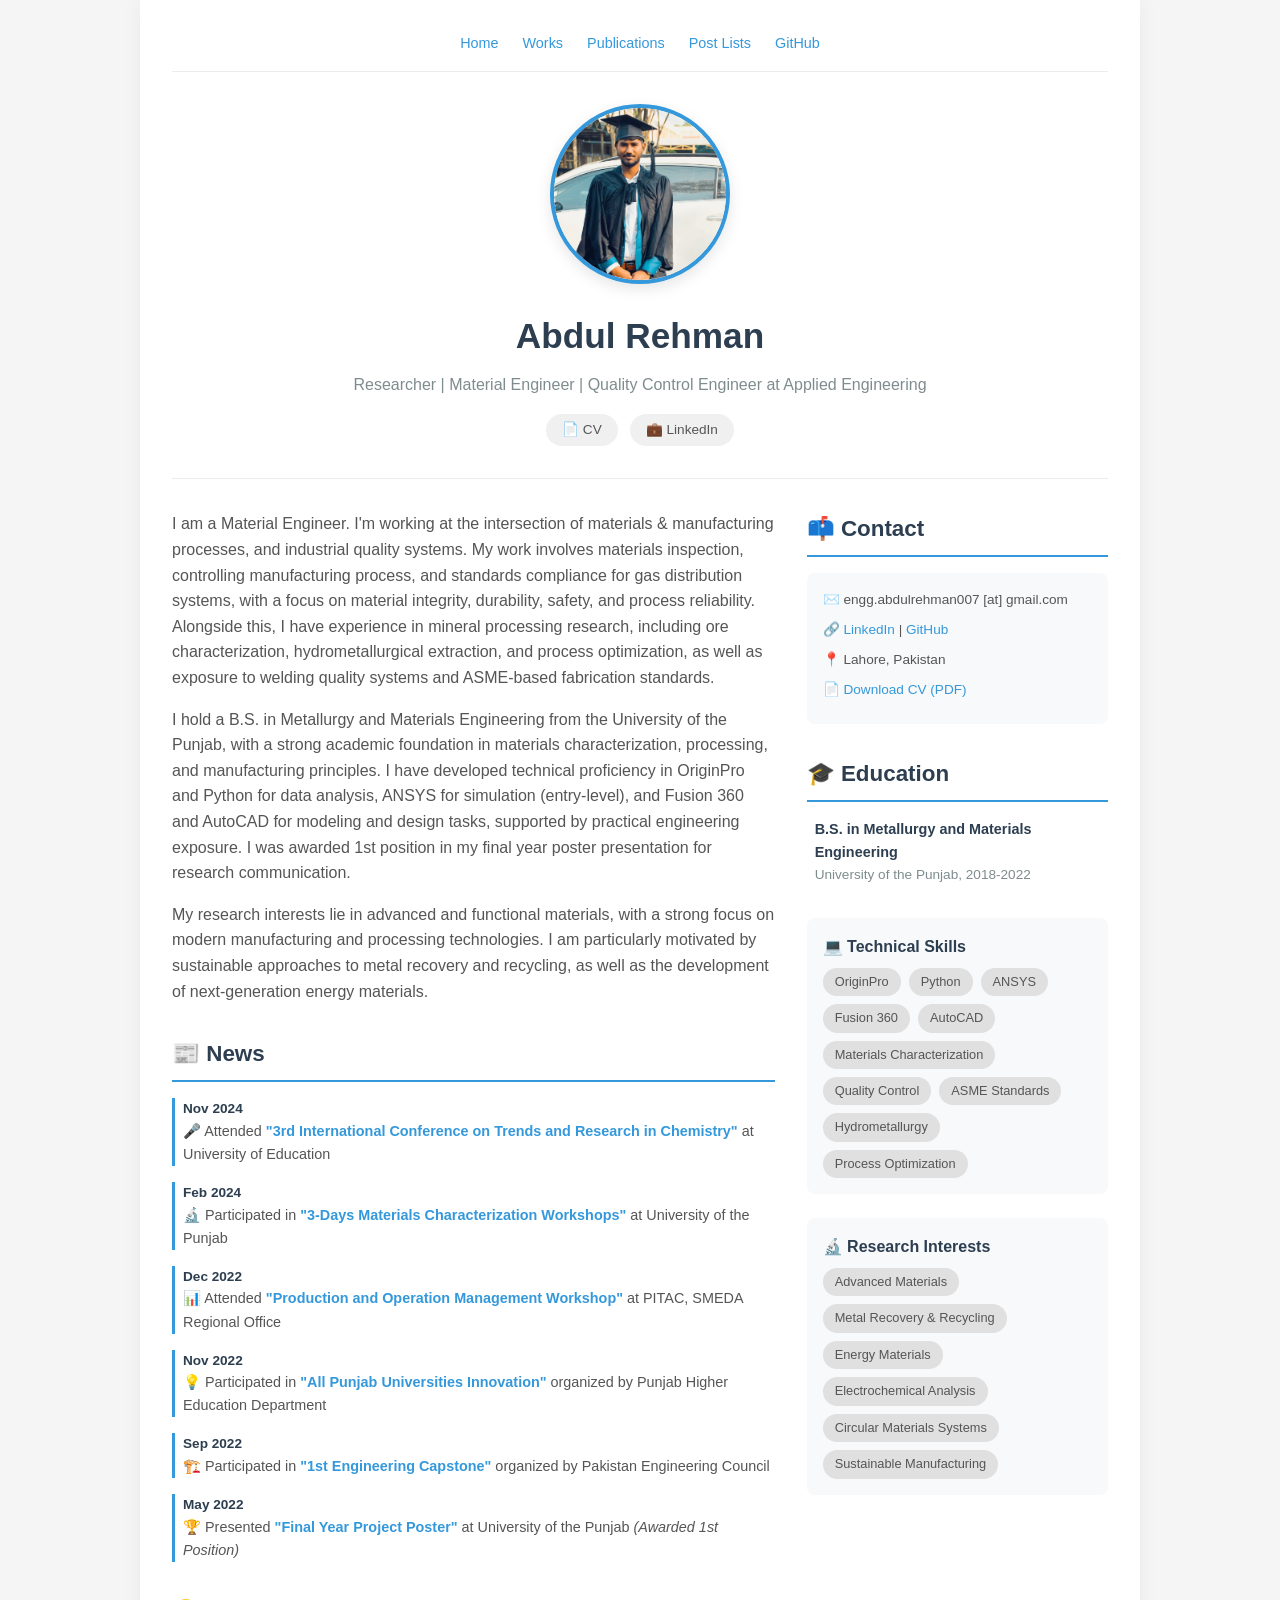
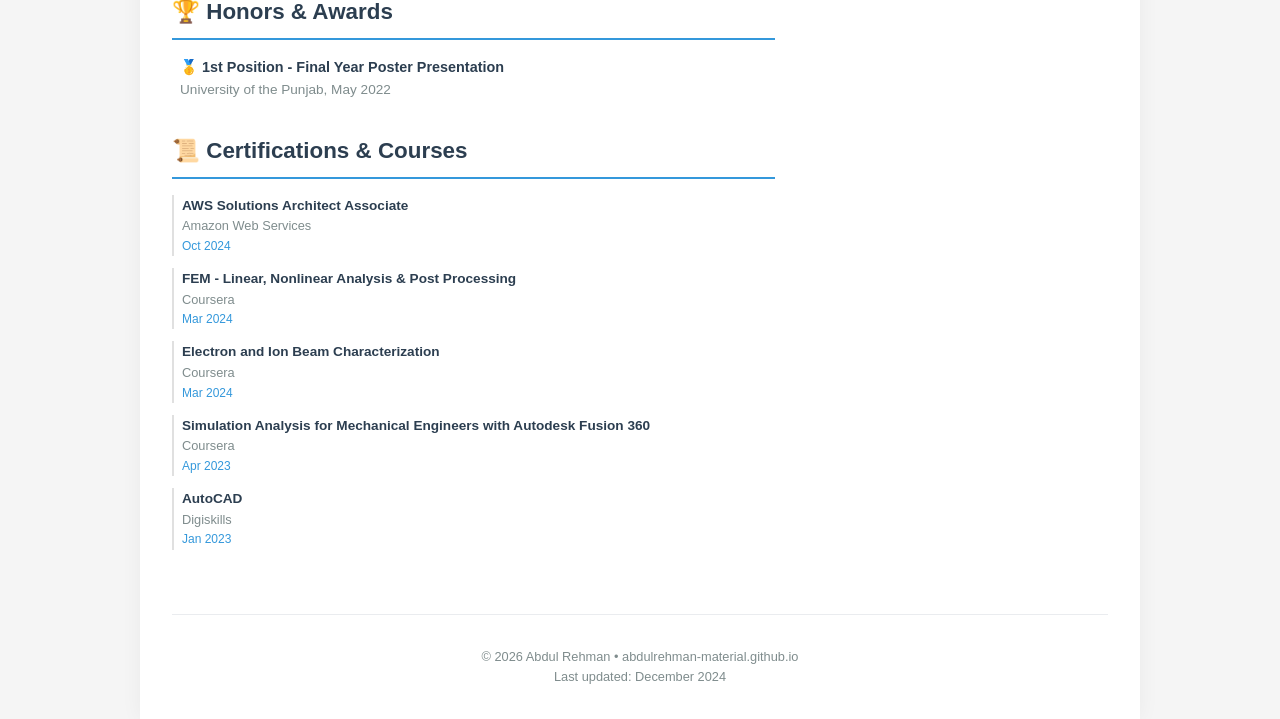
==== index.html @ f47263ce "Update index.html" ====
<!DOCTYPE html>
<html lang="en">
<head>
    <meta charset="UTF-8">
    <meta name="viewport" content="width=device-width, initial-scale=1.0">
    <title>Abdul Rehman | Materials Engineering & Quality Control</title>
    <style>
        * {
            margin: 0;
            padding: 0;
            box-sizing: border-box;
        }

        body {
            font-family: -apple-system, BlinkMacSystemFont, "Segoe UI", Roboto, "Helvetica Neue", Arial, sans-serif;
            line-height: 1.6;
            color: #333;
            background-color: #f5f5f5;
        }

        .container {
            max-width: 1000px;
            margin: 0 auto;
            padding: 2rem;
            background-color: white;
            box-shadow: 0 0 20px rgba(0,0,0,0.05);
        }

        /* Header Section - Centered */
        .header {
            text-align: center;
            margin-bottom: 2rem;
            padding-bottom: 2rem;
            border-bottom: 1px solid #eaecef;
        }

        .profile-img {
            width: 180px;
            height: 180px;
            border-radius: 50%;
            object-fit: cover;
            border: 4px solid #3498db;
            margin-bottom: 1rem;
            box-shadow: 0 5px 15px rgba(0,0,0,0.1);
        }

        .header h1 {
            font-size: 2.2rem;
            font-weight: 600;
            color: #2c3e50;
            margin-bottom: 0.5rem;
        }

        .header .title {
            font-size: 1rem;
            color: #7f8c8d;
            margin-bottom: 1rem;
        }

        .badges {
            display: flex;
            gap: 0.75rem;
            justify-content: center;
            flex-wrap: wrap;
            margin-top: 0.5rem;
        }

        .badge {
            display: inline-block;
            padding: 0.35rem 1rem;
            background-color: #f0f0f0;
            border-radius: 25px;
            font-size: 0.85rem;
            color: #555;
            text-decoration: none;
            transition: all 0.2s;
        }

        .badge:hover {
            background-color: #e0e0e0;
            transform: translateY(-2px);
        }

        /* Navigation Links */
        .nav-links {
            display: flex;
            gap: 1.5rem;
            justify-content: center;
            margin-bottom: 2rem;
            flex-wrap: wrap;
            padding-bottom: 1rem;
            border-bottom: 1px solid #eaecef;
        }

        .nav-links a {
            color: #3498db;
            text-decoration: none;
            font-size: 0.9rem;
            font-weight: 500;
        }

        .nav-links a:hover {
            text-decoration: underline;
        }

        /* Main Content */
        .main-content {
            display: flex;
            gap: 2rem;
            margin-bottom: 2rem;
        }

        .left-column {
            flex: 2;
        }

        .right-column {
            flex: 1;
        }

        /* Sections */
        .section {
            margin-bottom: 2rem;
        }

        .section h2 {
            font-size: 1.4rem;
            font-weight: 600;
            color: #2c3e50;
            border-bottom: 2px solid #3498db;
            padding-bottom: 0.5rem;
            margin-bottom: 1rem;
        }

        .section p {
            margin-bottom: 1rem;
            color: #555;
        }

        /* News Items */
        .news-item {
            margin-bottom: 1rem;
            padding-left: 0.5rem;
            border-left: 3px solid #3498db;
        }

        .news-date {
            font-weight: 600;
            color: #2c3e50;
            font-size: 0.85rem;
        }

        .news-text {
            color: #555;
            font-size: 0.9rem;
        }

        .news-text strong {
            color: #3498db;
        }

        /* Honors Items */
        .honor-item {
            margin-bottom: 1rem;
            padding-left: 0.5rem;
        }

        .honor-title {
            font-weight: 600;
            color: #2c3e50;
            font-size: 0.9rem;
        }

        .honor-detail {
            color: #7f8c8d;
            font-size: 0.85rem;
        }

        /* Certification Items */
        .cert-item {
            margin-bottom: 0.75rem;
            padding-left: 0.5rem;
            border-left: 2px solid #e0e0e0;
        }

        .cert-name {
            font-weight: 600;
            color: #2c3e50;
            font-size: 0.85rem;
        }

        .cert-org {
            color: #7f8c8d;
            font-size: 0.8rem;
        }

        .cert-year {
            color: #3498db;
            font-size: 0.75rem;
        }

        /* Contact */
        .contact {
            background-color: #f8f9fa;
            padding: 1rem;
            border-radius: 8px;
            margin-top: 1rem;
        }

        .contact p {
            margin-bottom: 0.5rem;
            font-size: 0.85rem;
        }

        .contact a {
            color: #3498db;
            text-decoration: none;
        }

        .contact a:hover {
            text-decoration: underline;
        }

        /* Skills Section */
        .skills {
            margin-top: 1.5rem;
            background-color: #f8f9fa;
            padding: 1rem;
            border-radius: 8px;
        }

        .skills h3 {
            font-size: 1rem;
            color: #2c3e50;
            margin-bottom: 0.5rem;
        }

        .skill-tags {
            display: flex;
            flex-wrap: wrap;
            gap: 0.5rem;
            margin-top: 0.5rem;
        }

        .skill-tag {
            background-color: #e0e0e0;
            padding: 0.25rem 0.75rem;
            border-radius: 15px;
            font-size: 0.8rem;
            color: #555;
        }

        /* Footer */
        .footer {
            text-align: center;
            padding-top: 2rem;
            margin-top: 2rem;
            border-top: 1px solid #eaecef;
            font-size: 0.8rem;
            color: #7f8c8d;
        }

        .footer a {
            color: #3498db;
            text-decoration: none;
        }

        /* Responsive */
        @media (max-width: 768px) {
            .container {
                padding: 1rem;
            }
            
            .main-content {
                flex-direction: column;
            }
            
            .profile-img {
                width: 140px;
                height: 140px;
            }
            
            .header h1 {
                font-size: 1.8rem;
            }
        }
    </style>
</head>
<body>
    <div class="container">
        <!-- Navigation -->
        <div class="nav-links">
            <a href="index.html">Home</a>
            <a href="experience.html">Works</a>
            <a href="publications.html">Publications</a>
            <a href="posts.html">Post Lists</a>
            <a href="https://github.com/AbdulRehman-Material" target="_blank">GitHub</a>
        </div>

        <!-- Header - Centered with Larger Photo -->
        <div class="header">
            <img class="profile-img" src="profile.jpg" alt="Abdul Rehman">
            <h1>Abdul Rehman</h1>
            <div class="title">Researcher | Material Engineer | Quality Control Engineer at Applied Engineering</div>
            <div class="badges">
                <a href="AbdulRehman_CV.pdf" class="badge" target="_blank" id="cvLink">📄 CV</a>
                <a href="#" class="badge" id="linkedinLink">💼 LinkedIn</a>
                <!-- FUTURE ADDITION: Google Scholar, ORCID, ResearchGate - commented for now -->
                <!-- <a href="#" class="badge">🎓 Google Scholar</a> -->
                <!-- <a href="#" class="badge">🆔 ORCID</a> -->
                <!-- <a href="#" class="badge">📚 ResearchGate</a> -->
            </div>
        </div>

        <!-- Main Content -->
        <div class="main-content">
            <div class="left-column">
                <!-- Bio Section -->
                <div class="section">
                    <p>I am a Material Engineer. I'm working at the intersection of materials & manufacturing processes, and industrial quality systems. My work involves materials inspection, controlling manufacturing process, and standards compliance for gas distribution systems, with a focus on material integrity, durability, safety, and process reliability. Alongside this, I have experience in mineral processing research, including ore characterization, hydrometallurgical extraction, and process optimization, as well as exposure to welding quality systems and ASME-based fabrication standards.</p>
                    
                    <p>I hold a B.S. in Metallurgy and Materials Engineering from the University of the Punjab, with a strong academic foundation in materials characterization, processing, and manufacturing principles. I have developed technical proficiency in OriginPro and Python for data analysis, ANSYS for simulation (entry-level), and Fusion 360 and AutoCAD for modeling and design tasks, supported by practical engineering exposure. I was awarded 1st position in my final year poster presentation for research communication.</p>
                    
                    <p>My research interests lie in advanced and functional materials, with a strong focus on modern manufacturing and processing technologies. I am particularly motivated by sustainable approaches to metal recovery and recycling, as well as the development of next-generation energy materials.</p>
                </div>

                <!-- News Section -->
                <div class="section">
                    <h2>📰 News</h2>
                    <div class="news-item">
                        <div class="news-date">Nov 2024</div>
                        <div class="news-text">🎤 Attended <strong>"3rd International Conference on Trends and Research in Chemistry"</strong> at University of Education</div>
                    </div>
                    <div class="news-item">
                        <div class="news-date">Feb 2024</div>
                        <div class="news-text">🔬 Participated in <strong>"3-Days Materials Characterization Workshops"</strong> at University of the Punjab</div>
                    </div>
                    <div class="news-item">
                        <div class="news-date">Dec 2022</div>
                        <div class="news-text">📊 Attended <strong>"Production and Operation Management Workshop"</strong> at PITAC, SMEDA Regional Office</div>
                    </div>
                    <div class="news-item">
                        <div class="news-date">Nov 2022</div>
                        <div class="news-text">💡 Participated in <strong>"All Punjab Universities Innovation"</strong> organized by Punjab Higher Education Department</div>
                    </div>
                    <div class="news-item">
                        <div class="news-date">Sep 2022</div>
                        <div class="news-text">🏗️ Participated in <strong>"1st Engineering Capstone"</strong> organized by Pakistan Engineering Council</div>
                    </div>
                    <div class="news-item">
                        <div class="news-date">May 2022</div>
                        <div class="news-text">🏆 Presented <strong>"Final Year Project Poster"</strong> at University of the Punjab <em>(Awarded 1st Position)</em></div>
                    </div>
                </div>

                <!-- Selected Honors Section -->
                <div class="section">
                    <h2>🏆 Honors & Awards</h2>
                    <div class="honor-item">
                        <div class="honor-title">🥇 1st Position - Final Year Poster Presentation</div>
                        <div class="honor-detail">University of the Punjab, May 2022</div>
                    </div>
                </div>

                <!-- Certifications Section -->
                <div class="section">
                    <h2>📜 Certifications & Courses</h2>
                    <div class="cert-item">
                        <div class="cert-name">AWS Solutions Architect Associate</div>
                        <div class="cert-org">Amazon Web Services</div>
                        <div class="cert-year">Oct 2024</div>
                    </div>
                    <div class="cert-item">
                        <div class="cert-name">FEM - Linear, Nonlinear Analysis & Post Processing</div>
                        <div class="cert-org">Coursera</div>
                        <div class="cert-year">Mar 2024</div>
                    </div>
                    <div class="cert-item">
                        <div class="cert-name">Electron and Ion Beam Characterization</div>
                        <div class="cert-org">Coursera</div>
                        <div class="cert-year">Mar 2024</div>
                    </div>
                    <div class="cert-item">
                        <div class="cert-name">Simulation Analysis for Mechanical Engineers with Autodesk Fusion 360</div>
                        <div class="cert-org">Coursera</div>
                        <div class="cert-year">Apr 2023</div>
                    </div>
                    <div class="cert-item">
                        <div class="cert-name">AutoCAD</div>
                        <div class="cert-org">Digiskills</div>
                        <div class="cert-year">Jan 2023</div>
                    </div>
                </div>
            </div>

            <div class="right-column">
                <!-- Contact Section -->
                <div class="section">
                    <h2>📫 Contact</h2>
                    <div class="contact">
                        <p>✉️ engg.abdulrehman007 [at] gmail.com</p>
                        <p>🔗 <a href="https://linkedin.com/in/abalpha" target="_blank">LinkedIn</a> | <a href="https://github.com/AbdulRehman-Material" target="_blank">GitHub</a></p>
                        <p>📍 Lahore, Pakistan</p>
                        <p>📄 <a href="AbdulRehman_CV.pdf" target "_blank"id="cvDownload">Download CV (PDF)</a></p>
                    </div>
                </div>

                <!-- Education Section -->
                <div class="section">
                    <h2>🎓 Education</h2>
                    <div class="honor-item">
                        <div class="honor-title">B.S. in Metallurgy and Materials Engineering</div>
                        <div class="honor-detail">University of the Punjab, 2018-2022</div>
                    </div>
                </div>

                <!-- Technical Skills -->
                <div class="skills">
                    <h3>💻 Technical Skills</h3>
                    <div class="skill-tags">
                        <span class="skill-tag">OriginPro</span>
                        <span class="skill-tag">Python</span>
                        <span class="skill-tag">ANSYS</span>
                        <span class="skill-tag">Fusion 360</span>
                        <span class="skill-tag">AutoCAD</span>
                        <span class="skill-tag">Materials Characterization</span>
                        <span class="skill-tag">Quality Control</span>
                        <span class="skill-tag">ASME Standards</span>
                        <span class="skill-tag">Hydrometallurgy</span>
                        <span class="skill-tag">Process Optimization</span>
                    </div>
                </div>

                <!-- Research Interests -->
                <div class="skills">
                    <h3>🔬 Research Interests</h3>
                    <div class="skill-tags">
                        <span class="skill-tag">Advanced Materials</span>
                        <span class="skill-tag">Metal Recovery & Recycling</span>
                        <span class="skill-tag">Energy Materials</span>
                        <span class="skill-tag">Electrochemical Analysis</span>
                        <span class="skill-tag">Circular Materials Systems</span>
                        <span class="skill-tag">Sustainable Manufacturing</span>
                    </div>
                </div>
            </div>
        </div>

        <!-- Footer -->
        <div class="footer">
            <p>© 2026 Abdul Rehman • abdulrehman-material.github.io</p>
            <p>Last updated: December 2024</p>
        </div>
    </div>

    <script>
        // Simple placeholder for CV download
       document.getElementById('cvLink').href = "AbdulRehman_CV.pdf";
        
        document.getElementById('cvDownload').href = "AbdulRehman_CV.pdf";
        
        document.getElementById('linkedinLink')?.addEventListener('click', function(e) {
            e.preventDefault();
            window.open('https://linkedin.com/in/abalpha', '_blank');
        });
    </script>
</body>
</html>
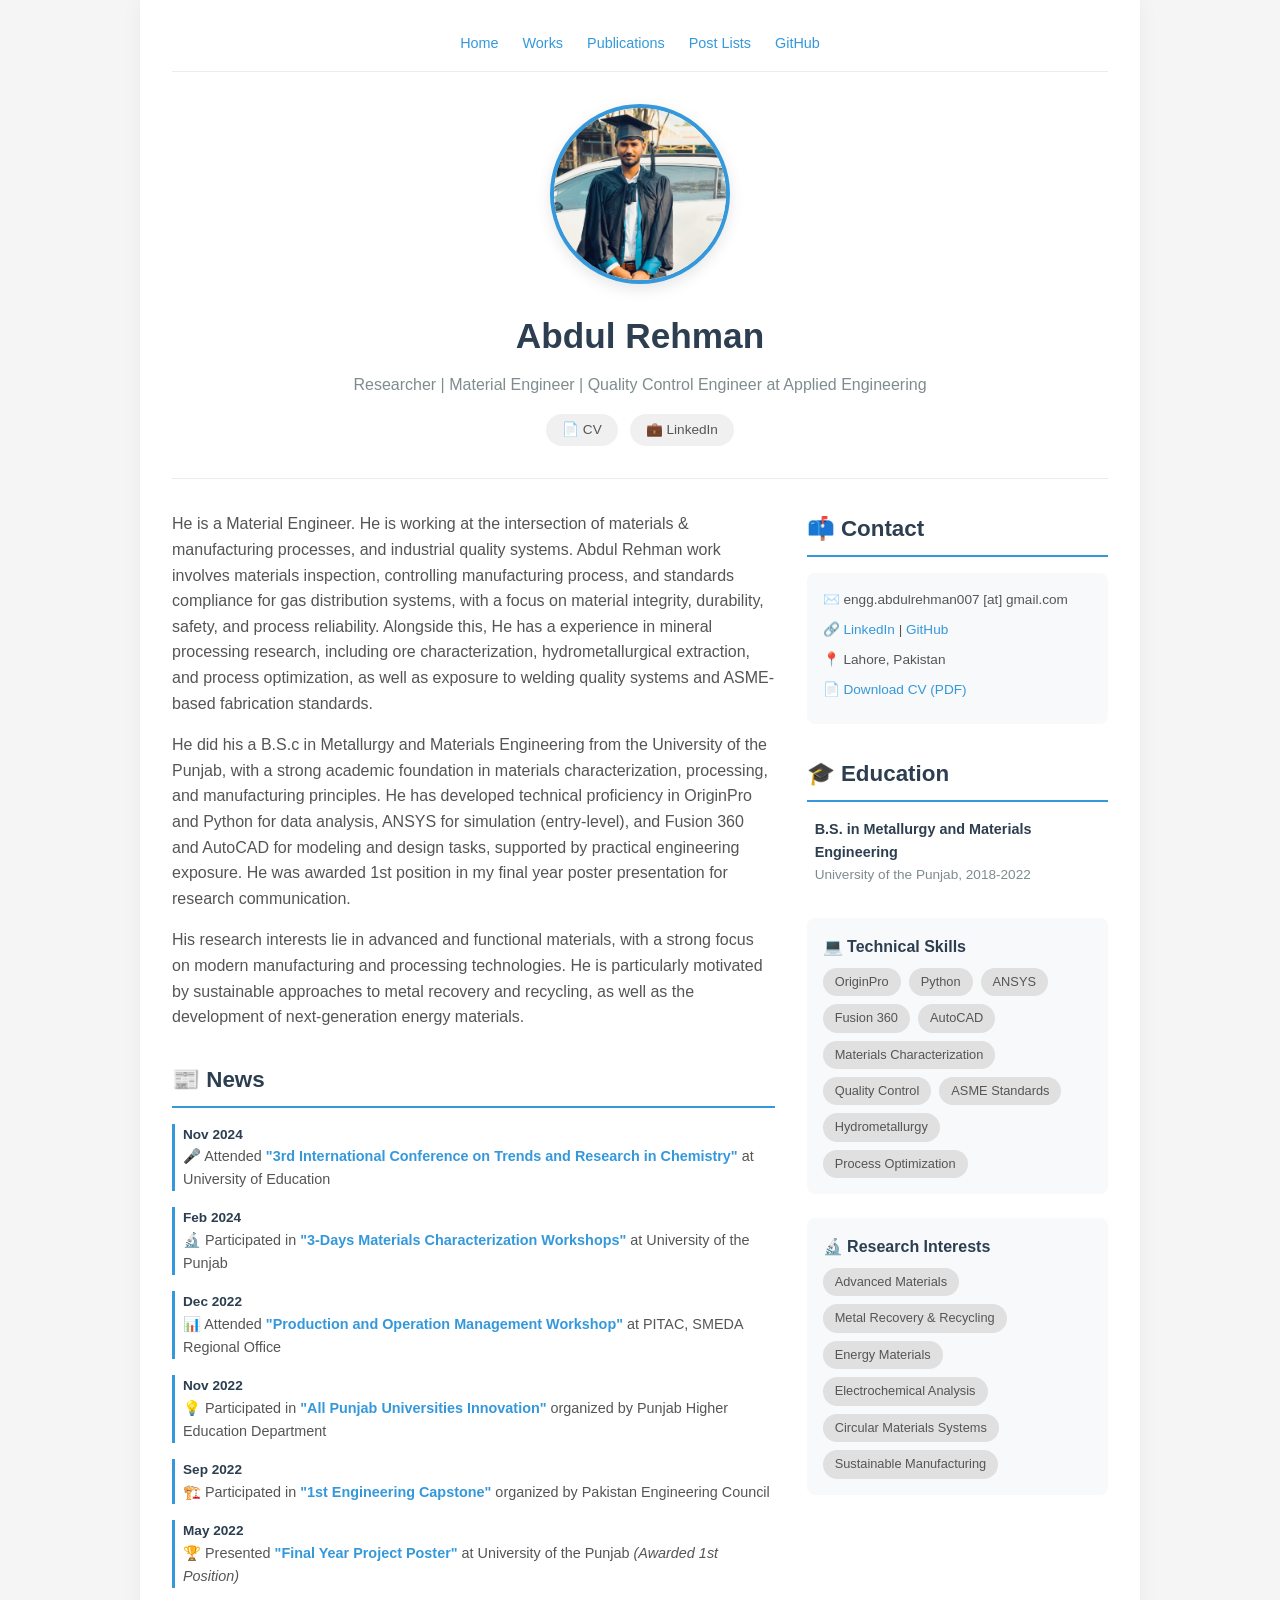
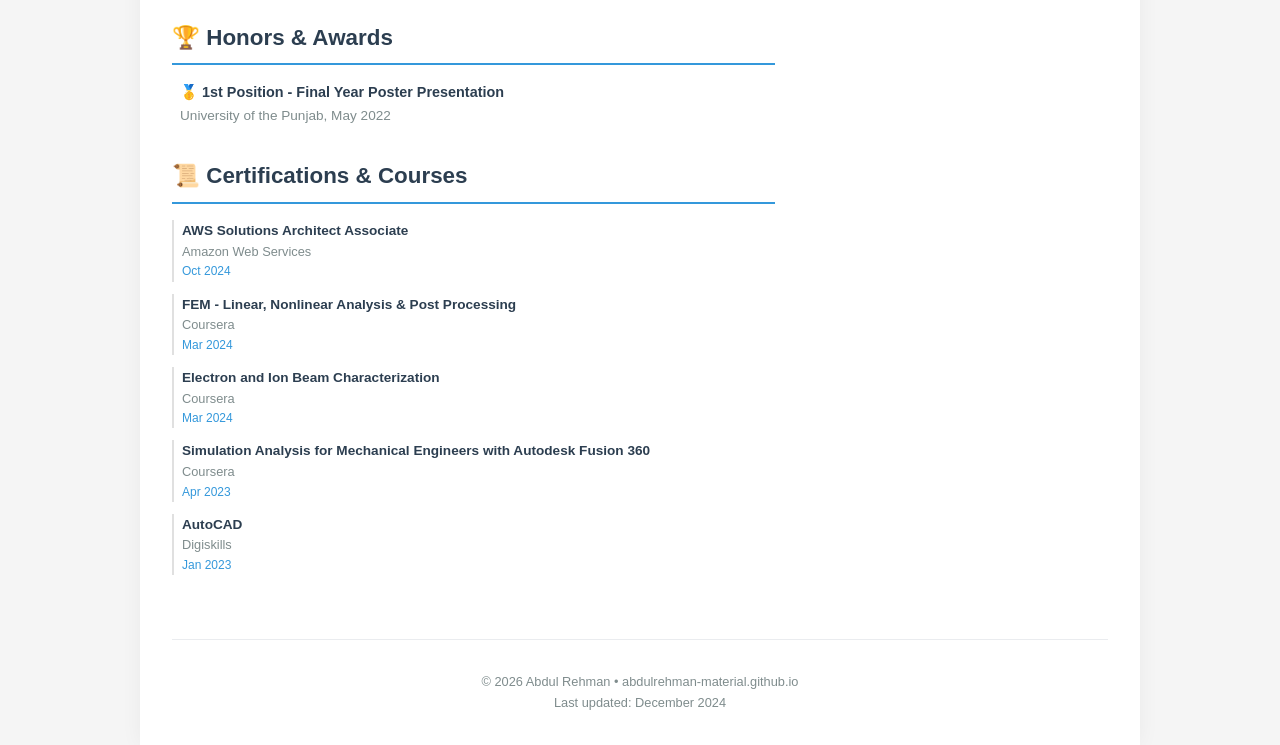
==== commit 3a2dd6c6: "Update index.html" ====
--- a/index.html
+++ b/index.html
@@ -317,11 +317,11 @@
             <div class="left-column">
                 <!-- Bio Section -->
                 <div class="section">
-                    <p>I am a Material Engineer. I'm working at the intersection of materials & manufacturing processes, and industrial quality systems. My work involves materials inspection, controlling manufacturing process, and standards compliance for gas distribution systems, with a focus on material integrity, durability, safety, and process reliability. Alongside this, I have experience in mineral processing research, including ore characterization, hydrometallurgical extraction, and process optimization, as well as exposure to welding quality systems and ASME-based fabrication standards.</p>
+                    <p>He is a Material Engineer. He is working at the intersection of materials & manufacturing processes, and industrial quality systems. Abdul Rehman work involves materials inspection, controlling manufacturing process, and standards compliance for gas distribution systems, with a focus on material integrity, durability, safety, and process reliability. Alongside this, He has a experience in mineral processing research, including ore characterization, hydrometallurgical extraction, and process optimization, as well as exposure to welding quality systems and ASME-based fabrication standards.</p>
                     
-                    <p>I hold a B.S. in Metallurgy and Materials Engineering from the University of the Punjab, with a strong academic foundation in materials characterization, processing, and manufacturing principles. I have developed technical proficiency in OriginPro and Python for data analysis, ANSYS for simulation (entry-level), and Fusion 360 and AutoCAD for modeling and design tasks, supported by practical engineering exposure. I was awarded 1st position in my final year poster presentation for research communication.</p>
+                    <p>He did his a B.S.c in Metallurgy and Materials Engineering from the University of the Punjab, with a strong academic foundation in materials characterization, processing, and manufacturing principles. He has developed technical proficiency in OriginPro and Python for data analysis, ANSYS for simulation (entry-level), and Fusion 360 and AutoCAD for modeling and design tasks, supported by practical engineering exposure. He was awarded 1st position in my final year poster presentation for research communication.</p>
                     
-                    <p>My research interests lie in advanced and functional materials, with a strong focus on modern manufacturing and processing technologies. I am particularly motivated by sustainable approaches to metal recovery and recycling, as well as the development of next-generation energy materials.</p>
+                    <p>His research interests lie in advanced and functional materials, with a strong focus on modern manufacturing and processing technologies. He is particularly motivated by sustainable approaches to metal recovery and recycling, as well as the development of next-generation energy materials.</p>
                 </div>
 
                 <!-- News Section -->
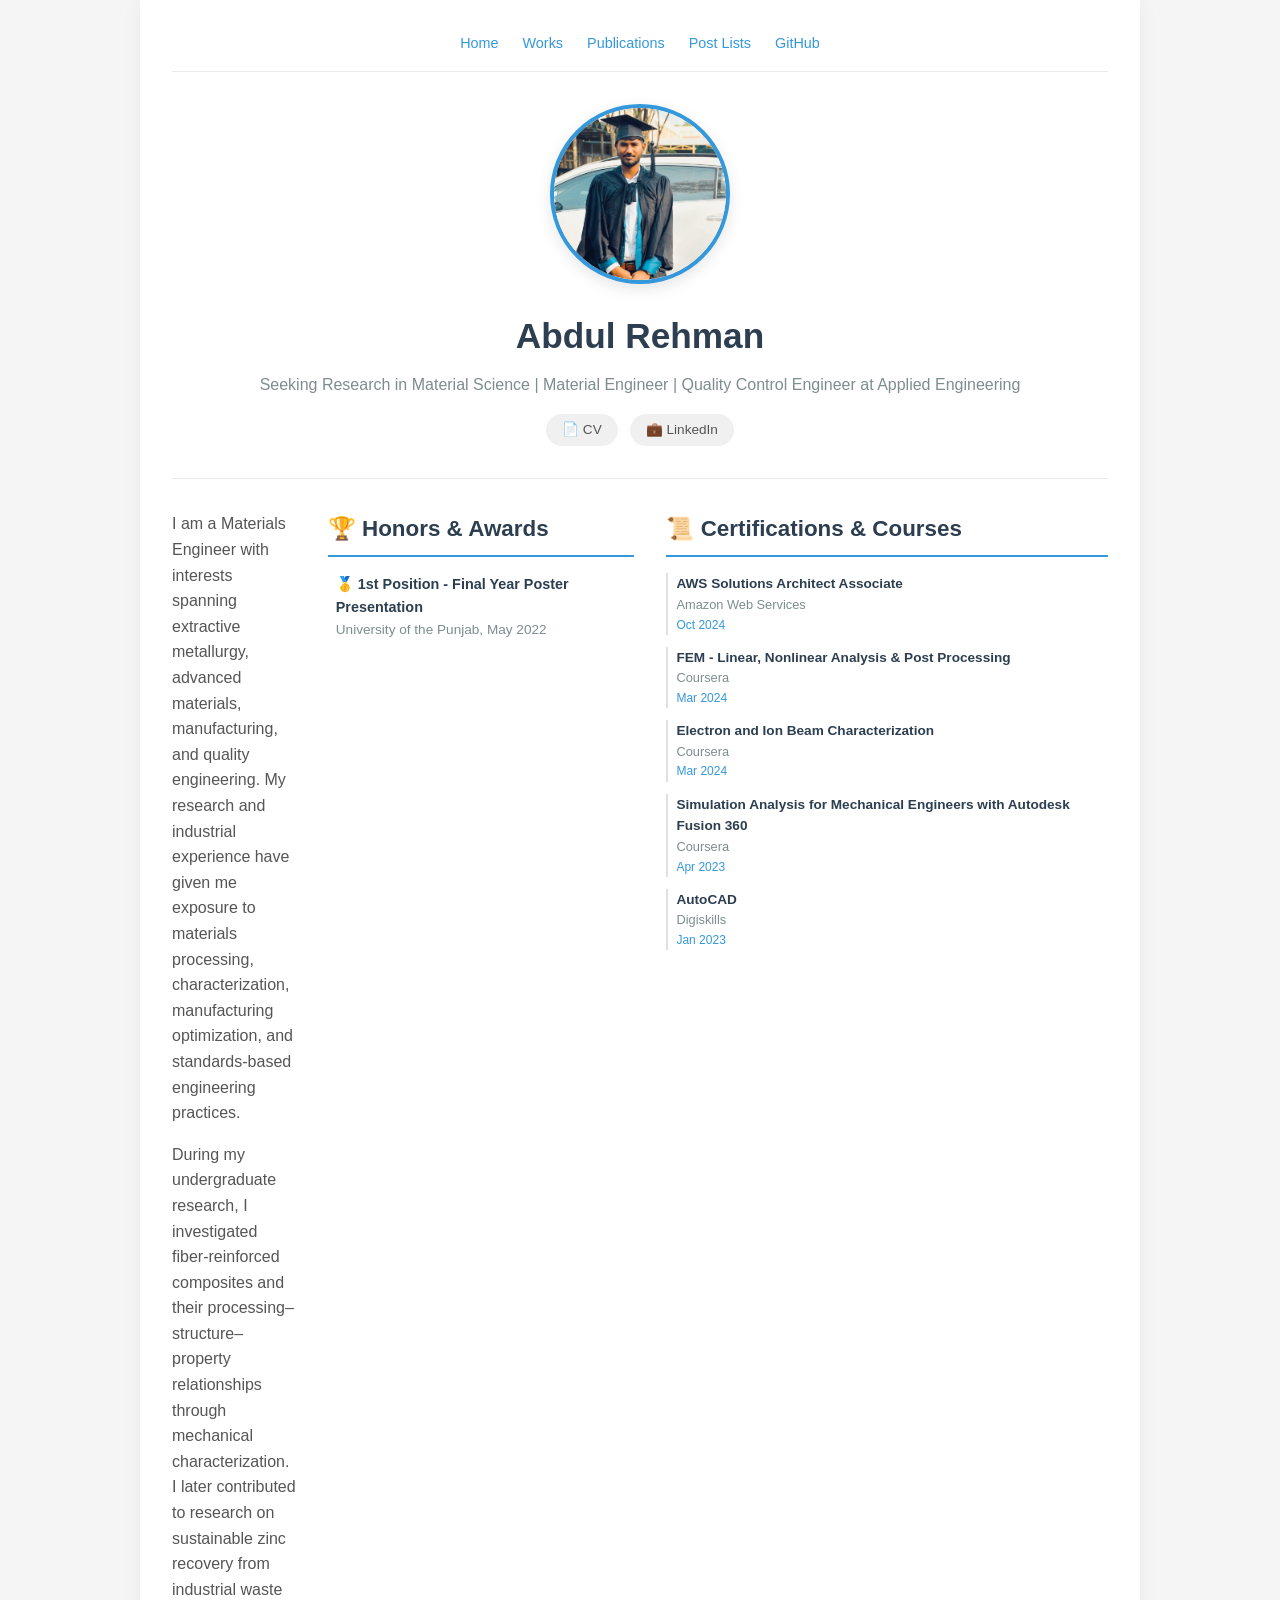
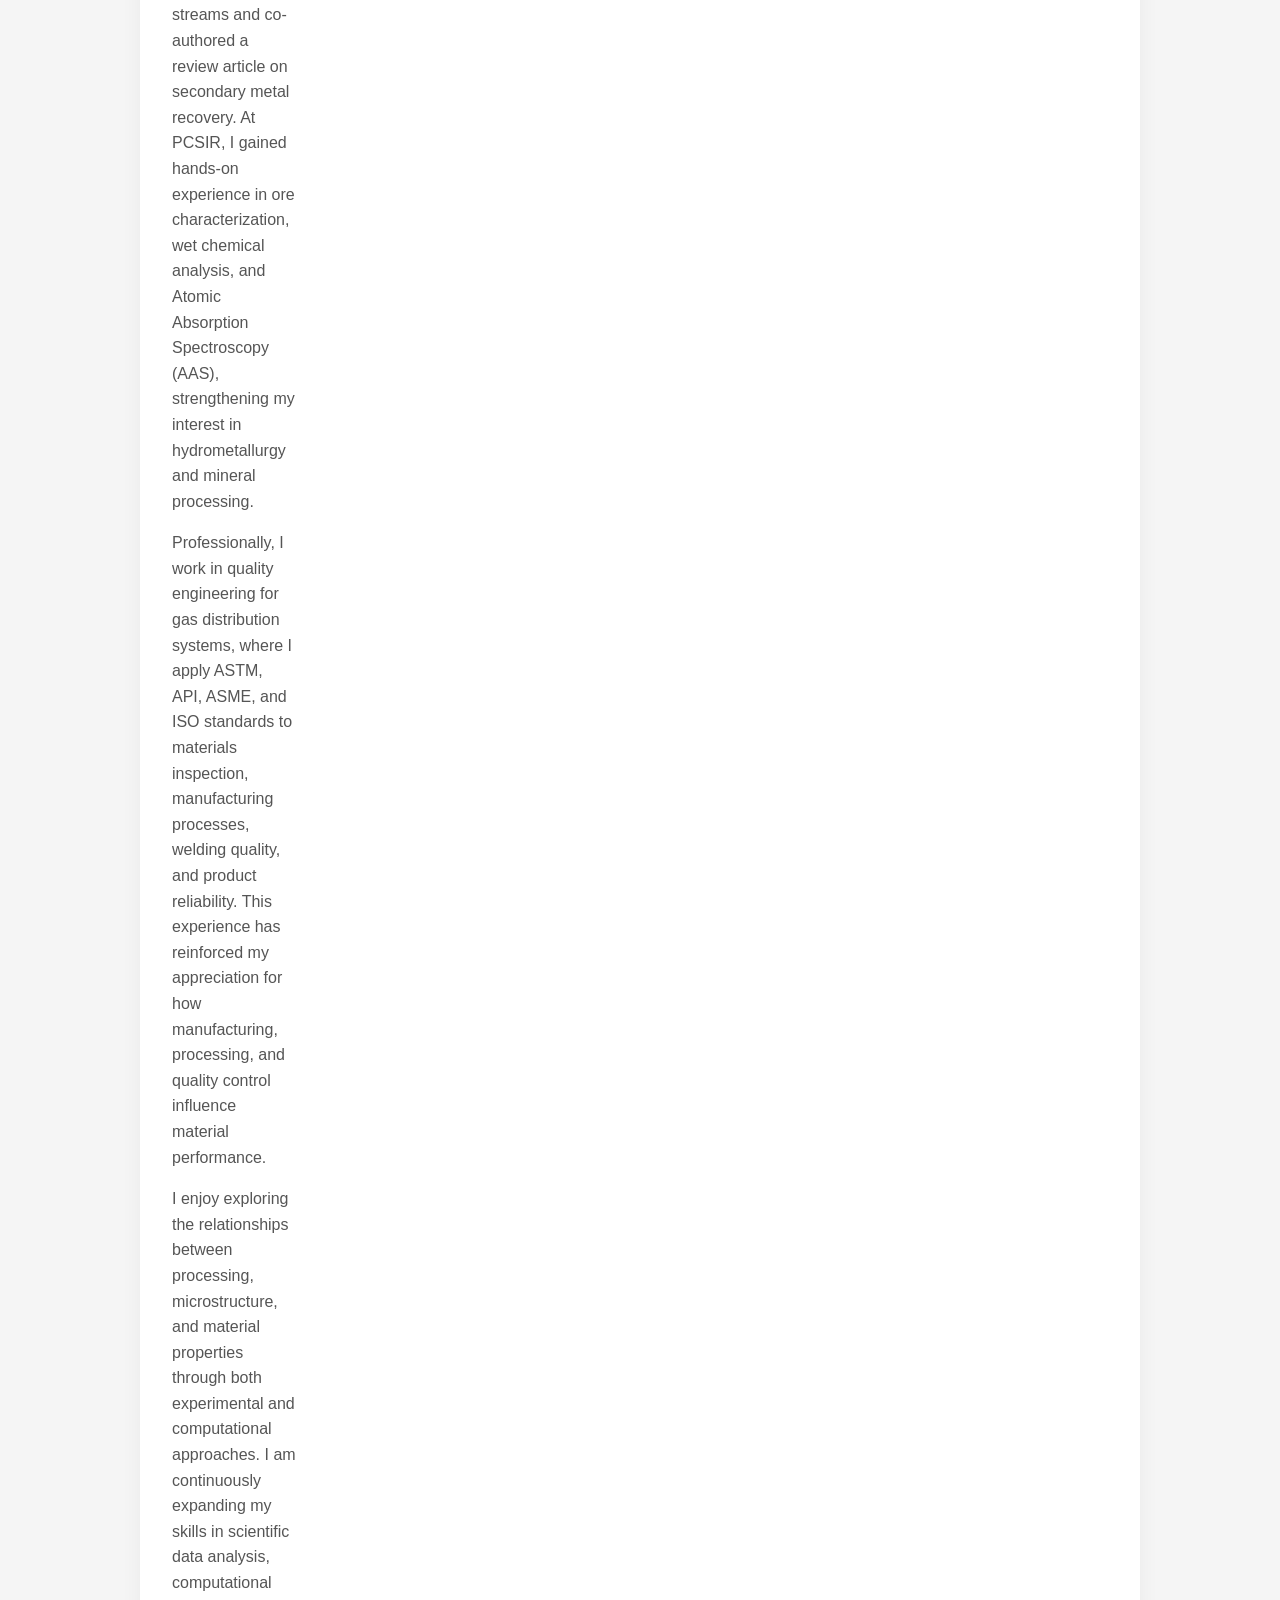
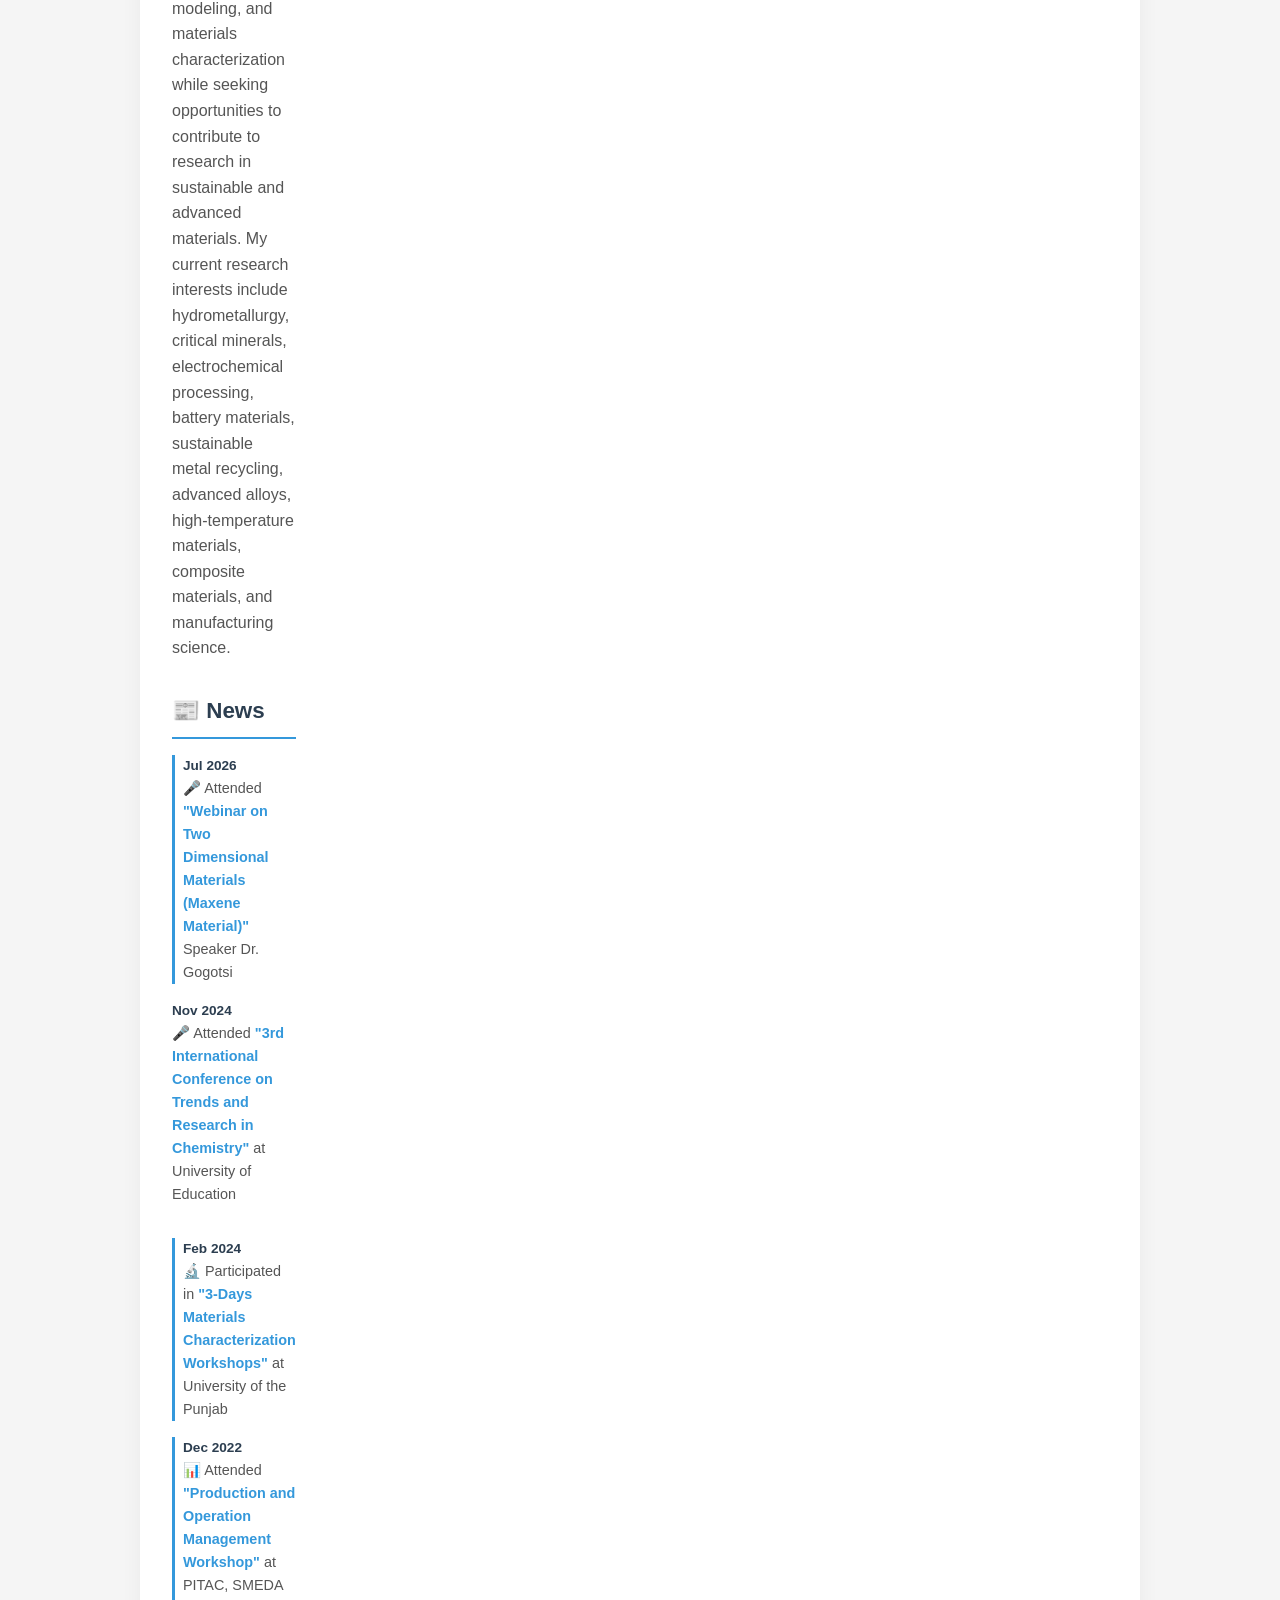
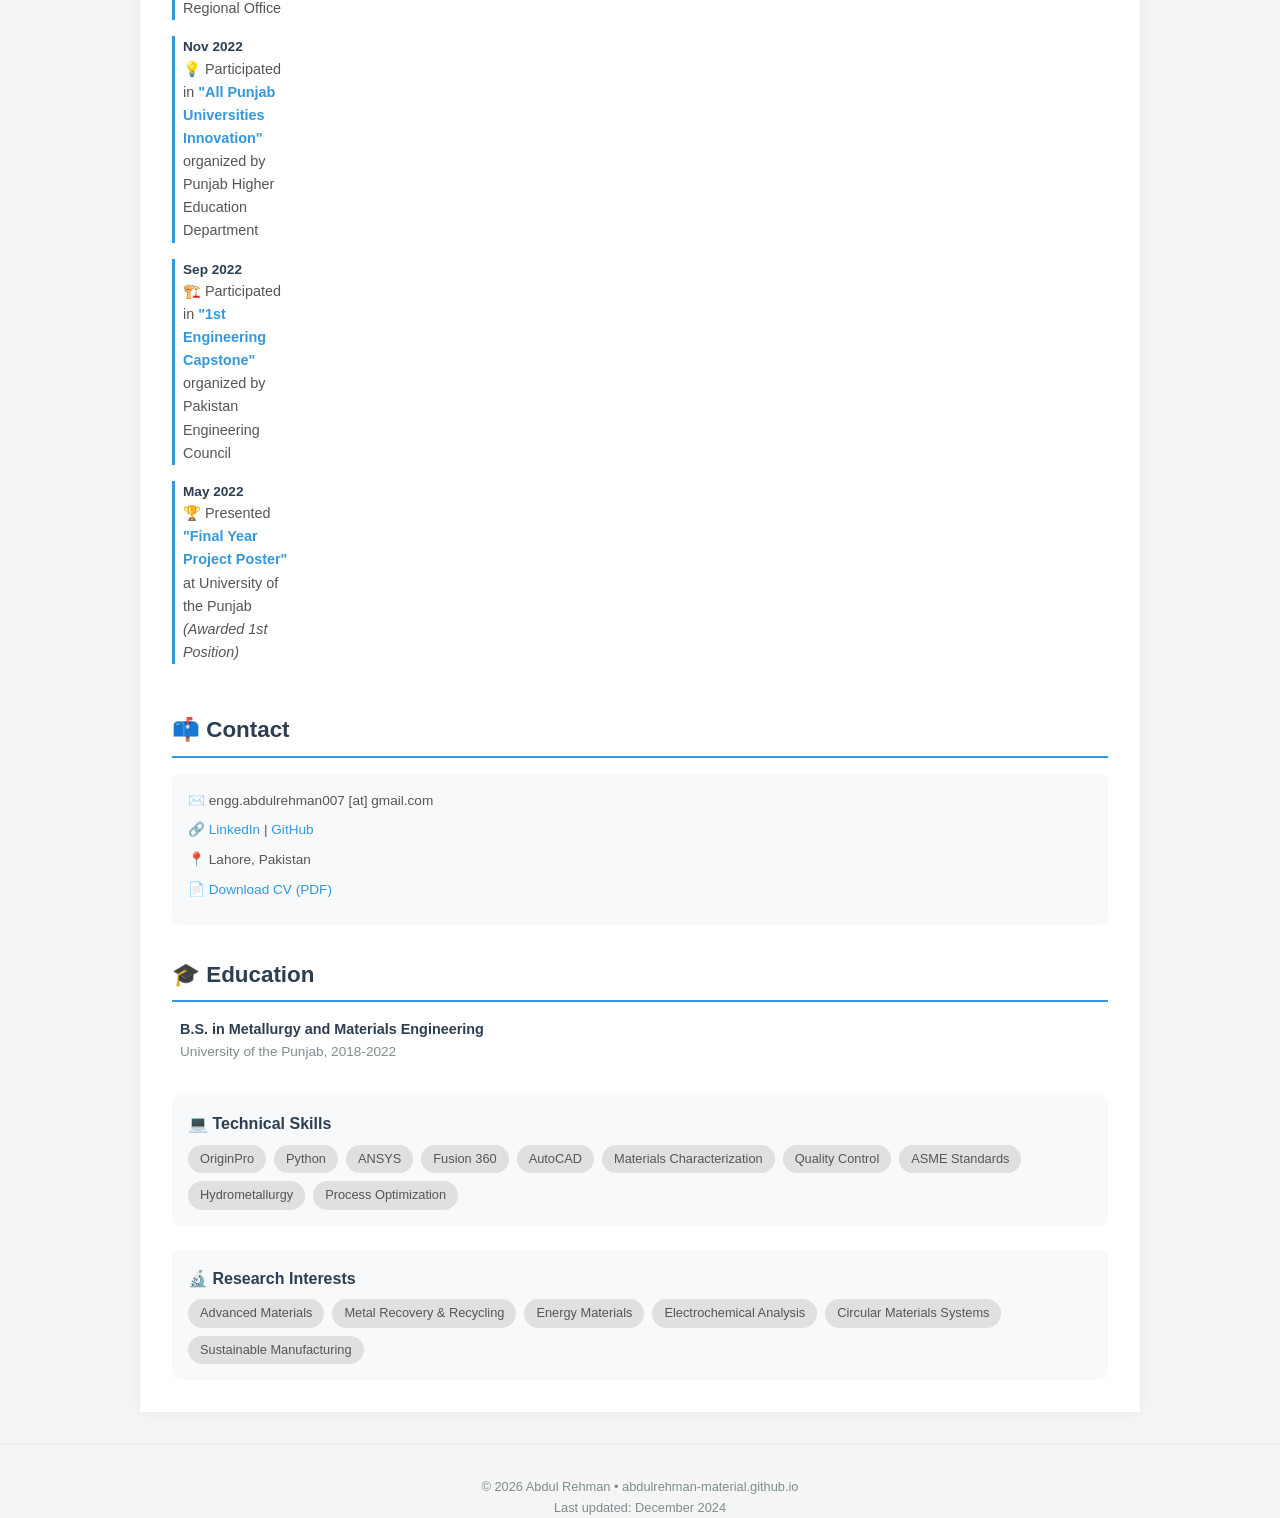
==== commit e322d514: "Update index.html" ====
--- a/index.html
+++ b/index.html
@@ -301,7 +301,7 @@
         <div class="header">
             <img class="profile-img" src="profile.jpg" alt="Abdul Rehman">
             <h1>Abdul Rehman</h1>
-            <div class="title">Researcher | Material Engineer | Quality Control Engineer at Applied Engineering</div>
+            <div class="title"> Seeking Research in Material Science | Material Engineer | Quality Control Engineer at Applied Engineering</div>
             <div class="badges">
                 <a href="AbdulRehman_CV.pdf" class="badge" target="_blank" id="cvLink">📄 CV</a>
                 <a href="#" class="badge" id="linkedinLink">💼 LinkedIn</a>
@@ -317,17 +317,21 @@
             <div class="left-column">
                 <!-- Bio Section -->
                 <div class="section">
-                    <p>He is a Material Engineer. He is working at the intersection of materials & manufacturing processes, and industrial quality systems. Abdul Rehman work involves materials inspection, controlling manufacturing process, and standards compliance for gas distribution systems, with a focus on material integrity, durability, safety, and process reliability. Alongside this, He has a experience in mineral processing research, including ore characterization, hydrometallurgical extraction, and process optimization, as well as exposure to welding quality systems and ASME-based fabrication standards.</p>
+                    <p>I am a Materials Engineer with interests spanning extractive metallurgy, advanced materials, manufacturing, and quality engineering. My research and industrial experience have given me exposure to materials processing, characterization, manufacturing optimization, and standards-based engineering practices.</p>
                     
-                    <p>He did his a B.S.c in Metallurgy and Materials Engineering from the University of the Punjab, with a strong academic foundation in materials characterization, processing, and manufacturing principles. He has developed technical proficiency in OriginPro and Python for data analysis, ANSYS for simulation (entry-level), and Fusion 360 and AutoCAD for modeling and design tasks, supported by practical engineering exposure. He was awarded 1st position in my final year poster presentation for research communication.</p>
+                    <p>During my undergraduate research, I investigated fiber-reinforced composites and their processing–structure–property relationships through mechanical characterization. I later contributed to research on sustainable zinc recovery from industrial waste streams and co-authored a review article on secondary metal recovery. At PCSIR, I gained hands-on experience in ore characterization, wet chemical analysis, and Atomic Absorption Spectroscopy (AAS), strengthening my interest in hydrometallurgy and mineral processing.</p>
                     
-                    <p>His research interests lie in advanced and functional materials, with a strong focus on modern manufacturing and processing technologies. He is particularly motivated by sustainable approaches to metal recovery and recycling, as well as the development of next-generation energy materials.</p>
+                    <p>Professionally, I work in quality engineering for gas distribution systems, where I apply ASTM, API, ASME, and ISO standards to materials inspection, manufacturing processes, welding quality, and product reliability. This experience has reinforced my appreciation for how manufacturing, processing, and quality control influence material performance.</p>
+                    <p> I enjoy exploring the relationships between processing, microstructure, and material properties through both experimental and computational approaches. I am continuously expanding my skills in scientific data analysis, computational modeling, and materials characterization while seeking opportunities to contribute to research in sustainable and advanced materials. My current research interests include hydrometallurgy, critical minerals, electrochemical processing, battery materials, sustainable metal recycling, advanced alloys, high-temperature materials, composite materials, and manufacturing science.</p>
                 </div>
 
                 <!-- News Section -->
                 <div class="section">
                     <h2>📰 News</h2>
                     <div class="news-item">
+                        <div class="news-date">Jul 2026</div>
+                        <div class="news-text">🎤 Attended <strong>"Webinar on Two Dimensional Materials (Maxene Material)"</strong> Speaker Dr. Gogotsi</div>
+                    </div>
                         <div class="news-date">Nov 2024</div>
                         <div class="news-text">🎤 Attended <strong>"3rd International Conference on Trends and Research in Chemistry"</strong> at University of Education</div>
                     </div>
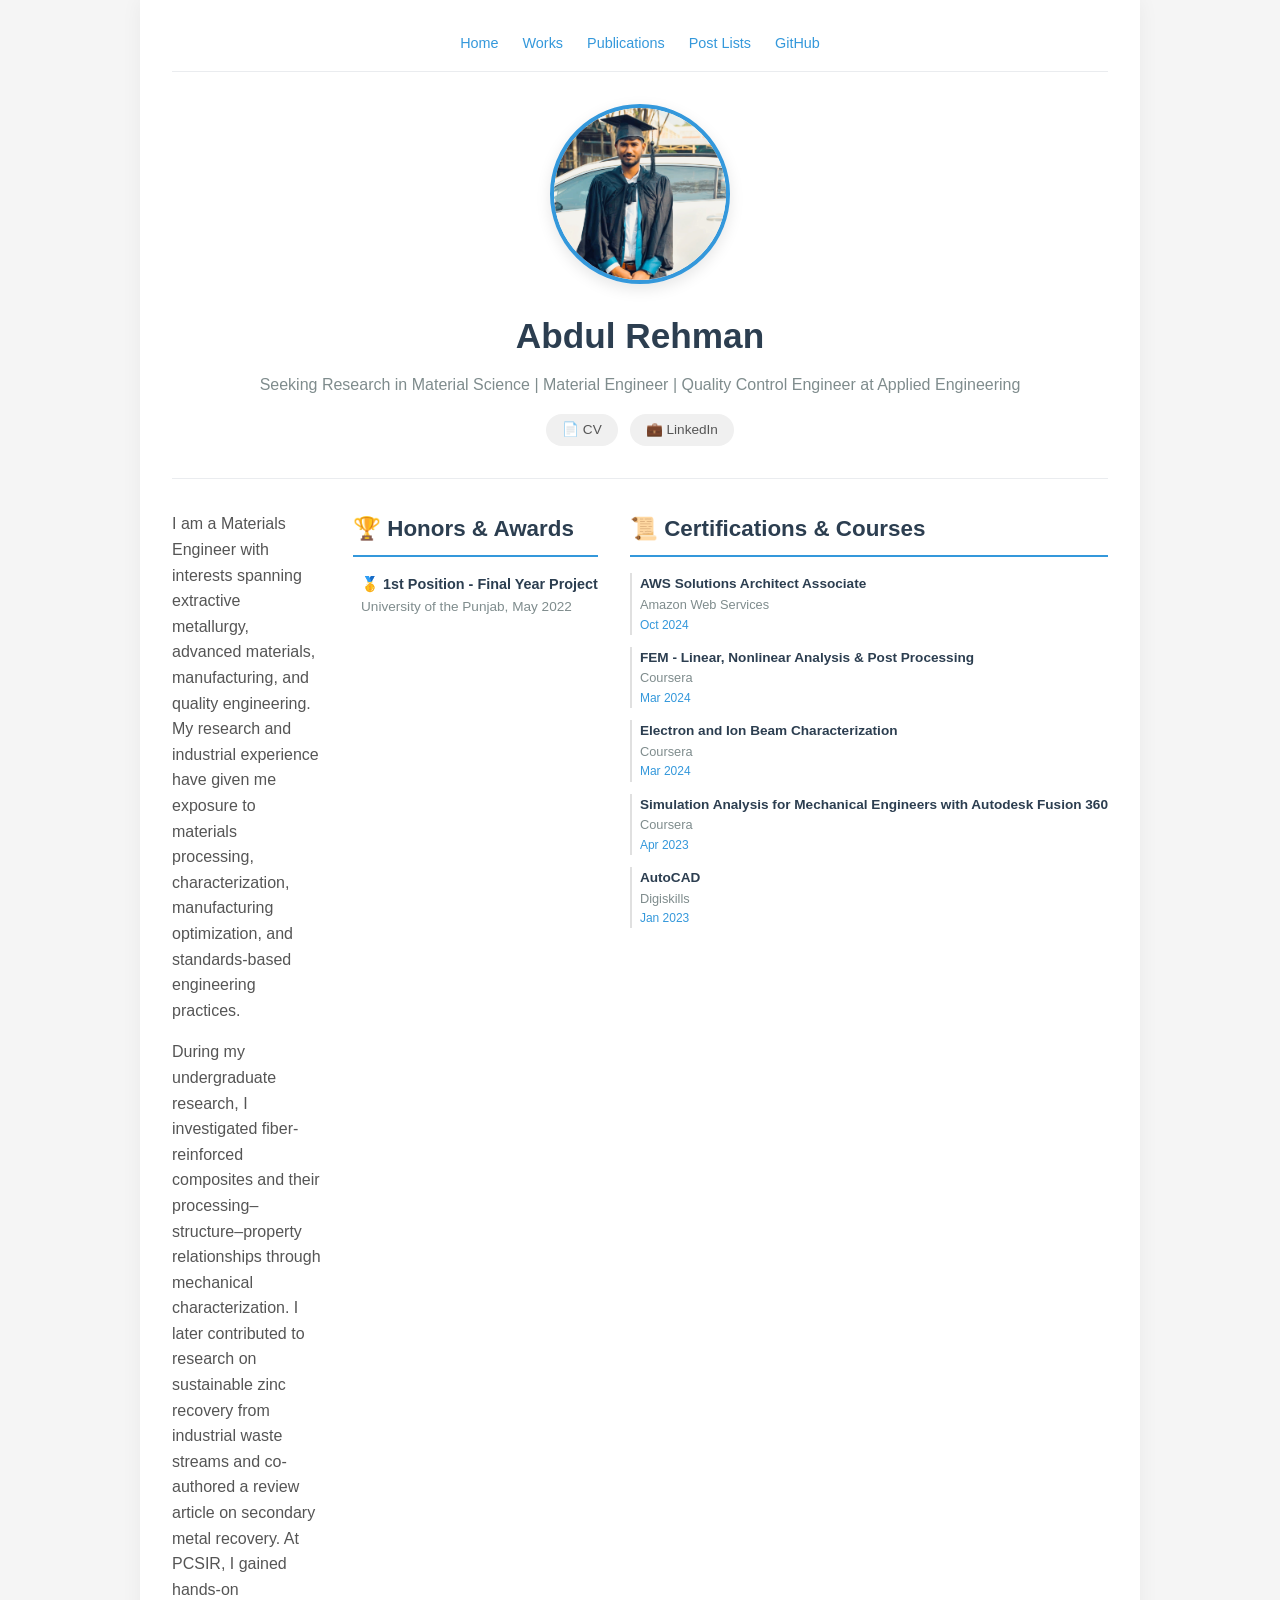
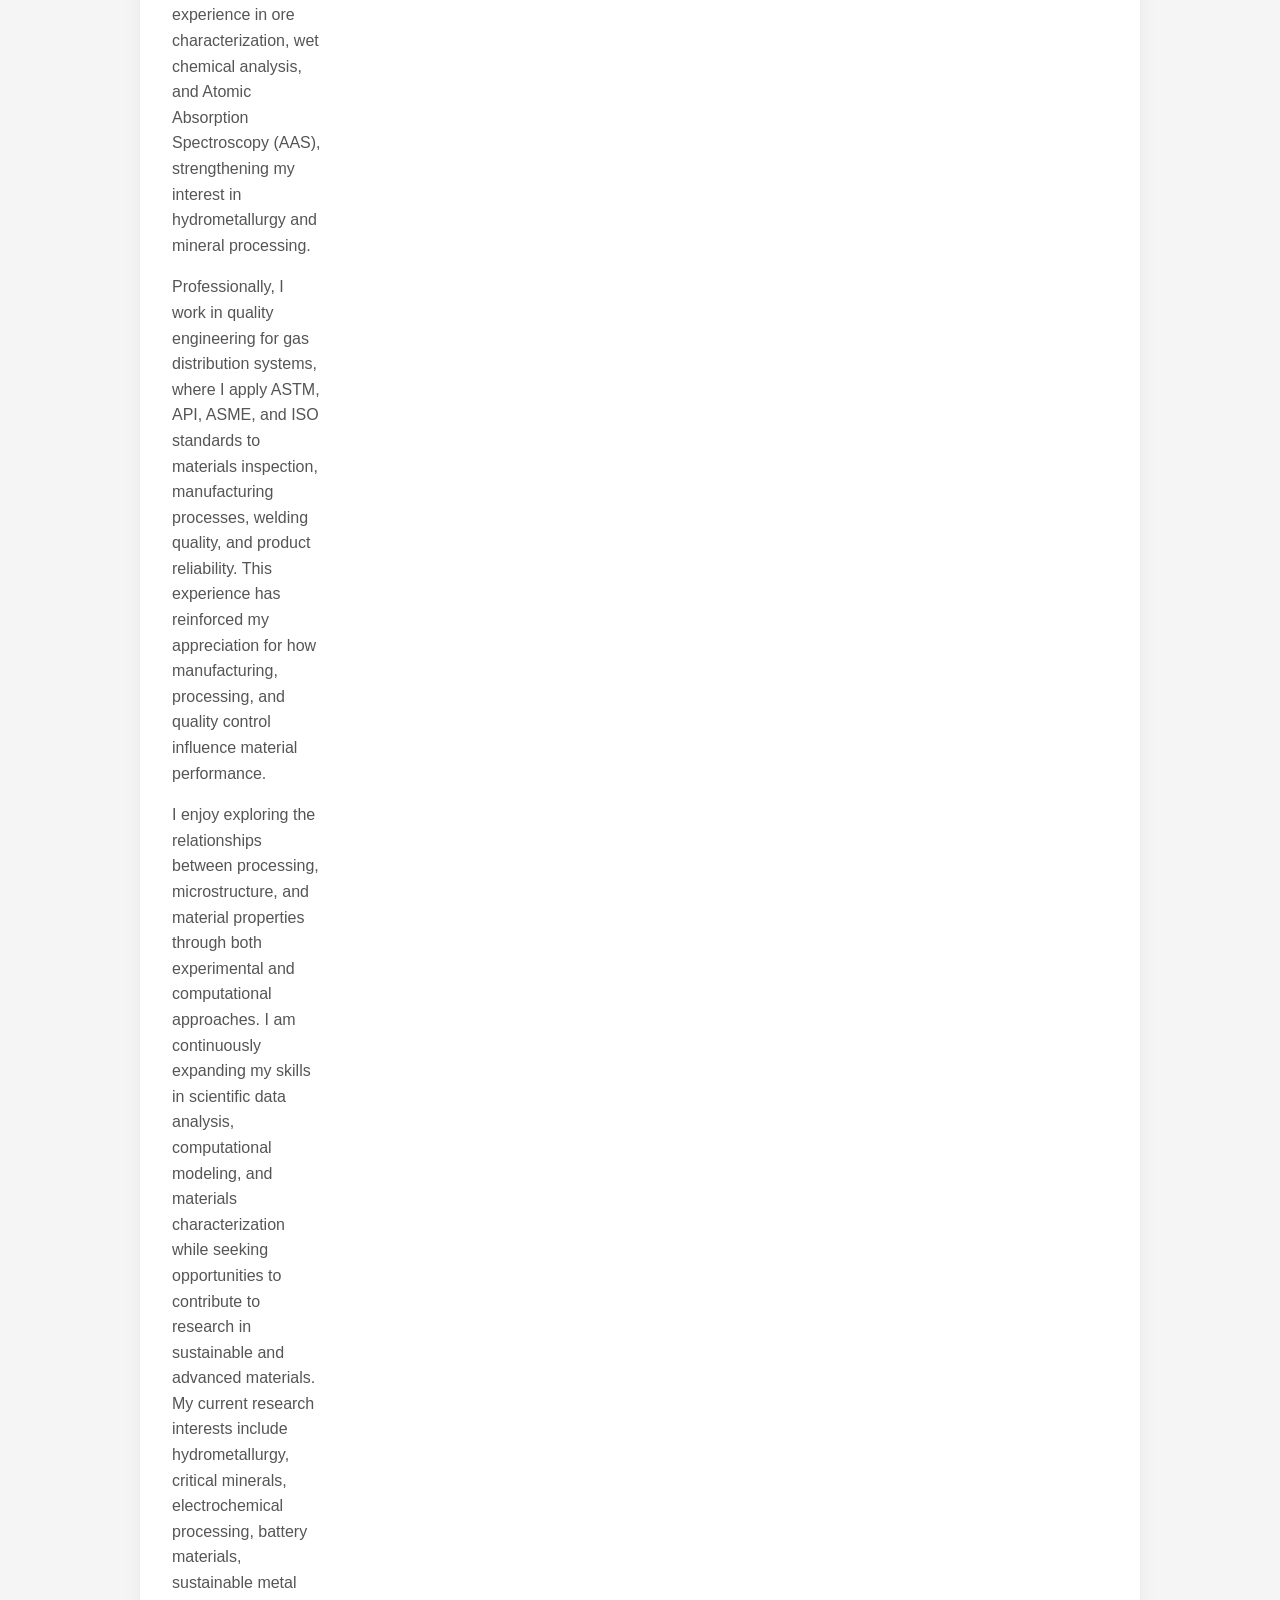
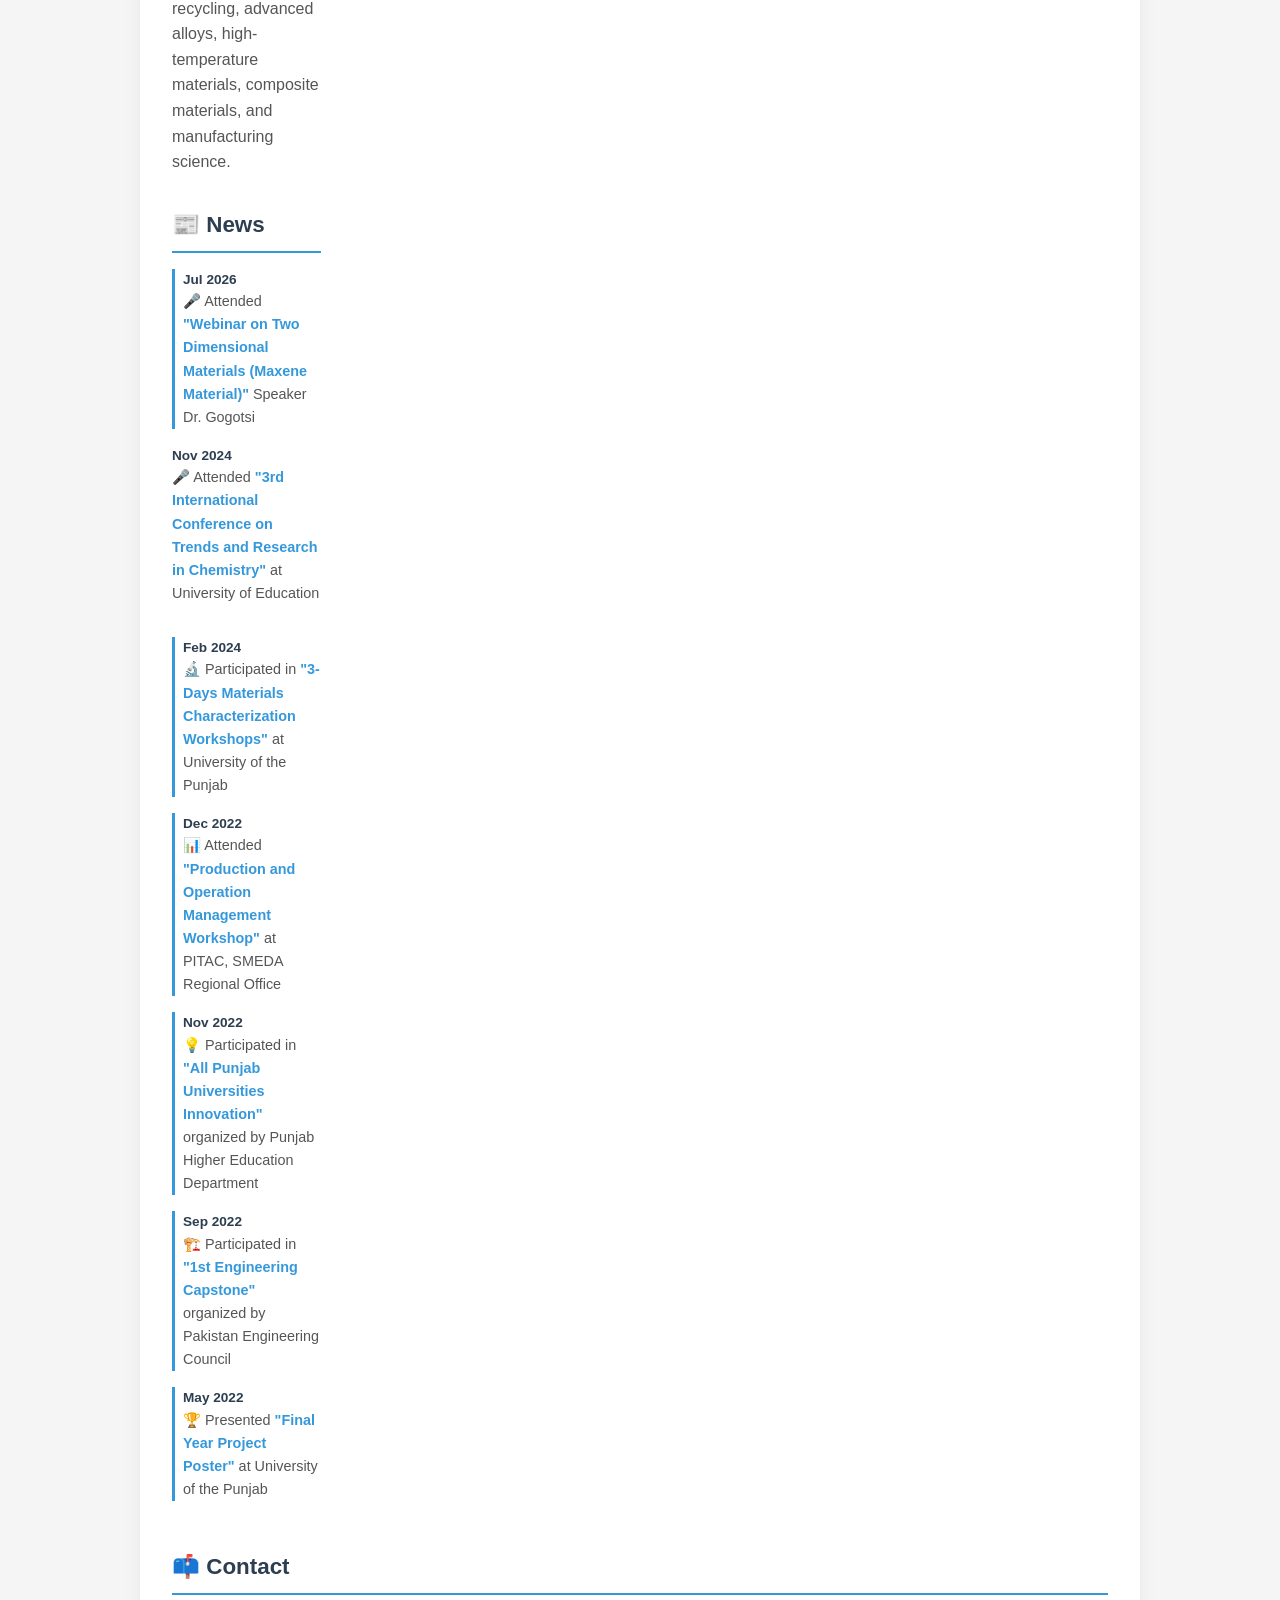
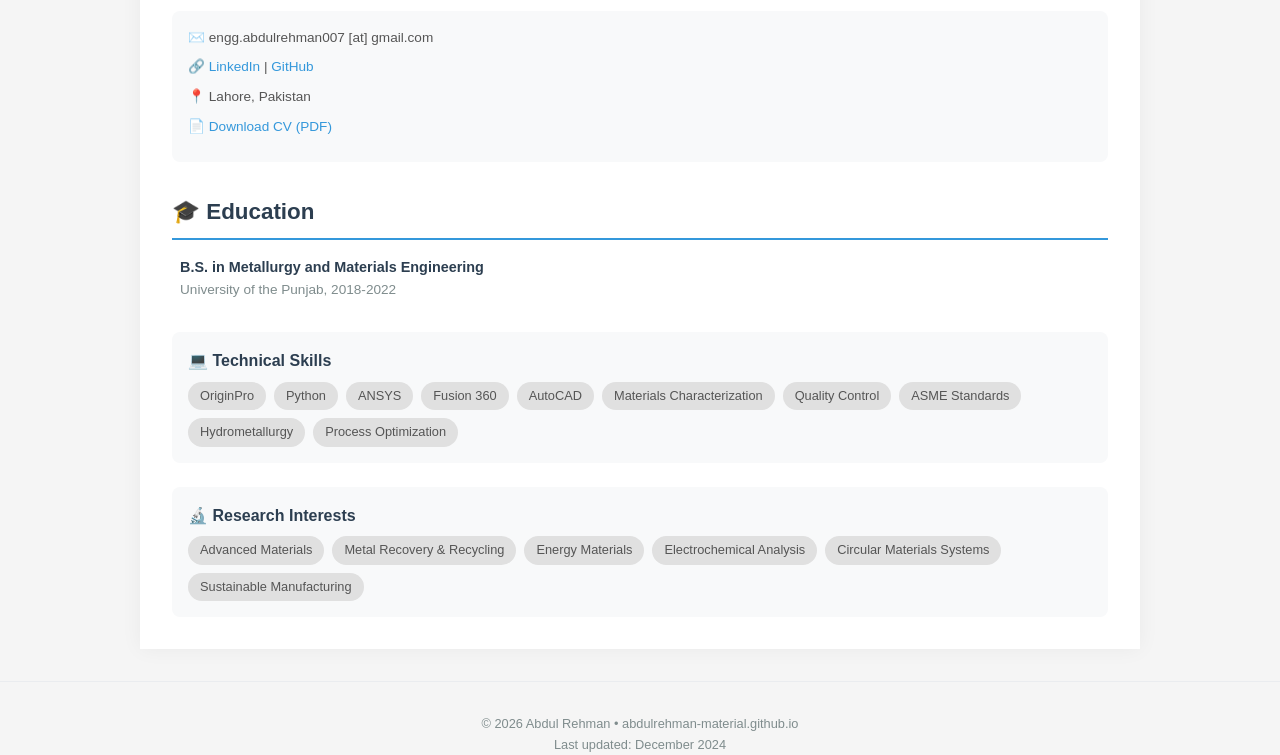
==== commit 07baf0a1: "Update index.html" ====
--- a/index.html
+++ b/index.html
@@ -353,7 +353,7 @@
                     </div>
                     <div class="news-item">
                         <div class="news-date">May 2022</div>
-                        <div class="news-text">🏆 Presented <strong>"Final Year Project Poster"</strong> at University of the Punjab <em>(Awarded 1st Position)</em></div>
+                        <div class="news-text">🏆 Presented <strong>"Final Year Project Poster"</strong> at University of the Punjab </div>
                     </div>
                 </div>
 
@@ -361,7 +361,7 @@
                 <div class="section">
                     <h2>🏆 Honors & Awards</h2>
                     <div class="honor-item">
-                        <div class="honor-title">🥇 1st Position - Final Year Poster Presentation</div>
+                        <div class="honor-title">🥇 1st Position - Final Year Project</div>
                         <div class="honor-detail">University of the Punjab, May 2022</div>
                     </div>
                 </div>
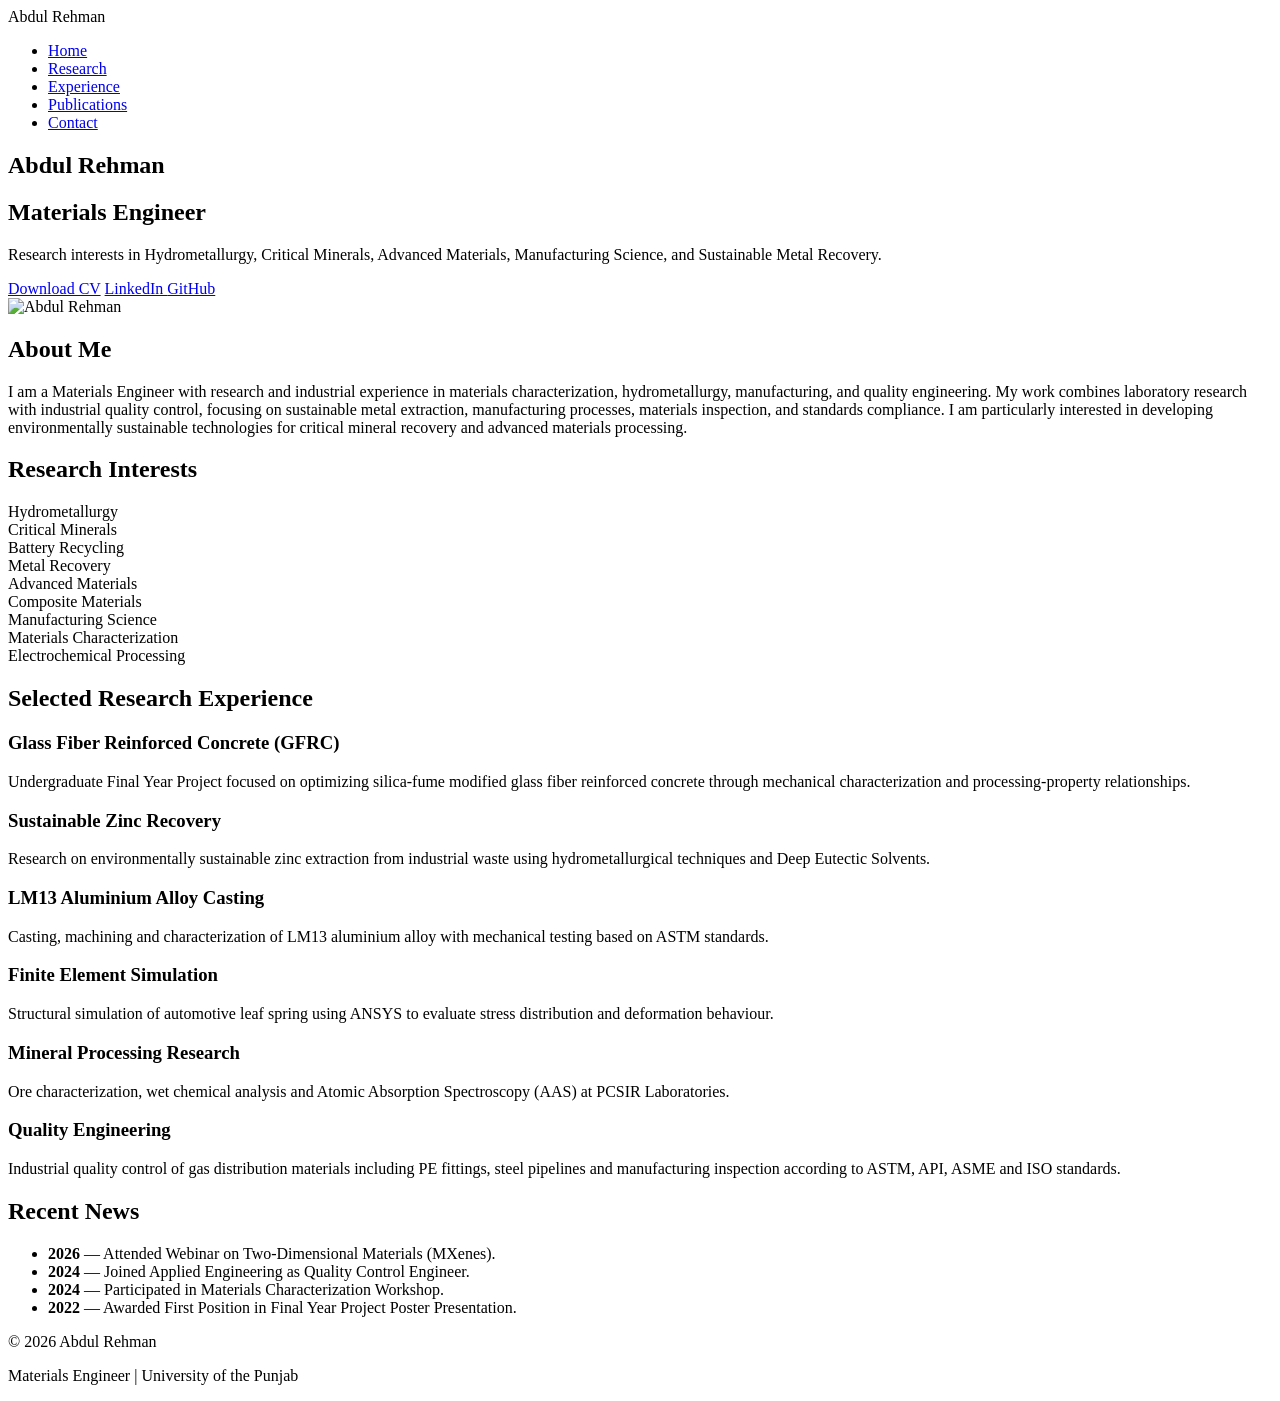
==== commit 90b13ba7: "Update index.html" ====
--- a/index.html
+++ b/index.html
@@ -1,472 +1,328 @@
 <!DOCTYPE html>
 <html lang="en">
+
 <head>
-    <meta charset="UTF-8">
-    <meta name="viewport" content="width=device-width, initial-scale=1.0">
-    <title>Abdul Rehman | Materials Engineering & Quality Control</title>
-    <style>
-        * {
-            margin: 0;
-            padding: 0;
-            box-sizing: border-box;
-        }
-
-        body {
-            font-family: -apple-system, BlinkMacSystemFont, "Segoe UI", Roboto, "Helvetica Neue", Arial, sans-serif;
-            line-height: 1.6;
-            color: #333;
-            background-color: #f5f5f5;
-        }
-
-        .container {
-            max-width: 1000px;
-            margin: 0 auto;
-            padding: 2rem;
-            background-color: white;
-            box-shadow: 0 0 20px rgba(0,0,0,0.05);
-        }
-
-        /* Header Section - Centered */
-        .header {
-            text-align: center;
-            margin-bottom: 2rem;
-            padding-bottom: 2rem;
-            border-bottom: 1px solid #eaecef;
-        }
-
-        .profile-img {
-            width: 180px;
-            height: 180px;
-            border-radius: 50%;
-            object-fit: cover;
-            border: 4px solid #3498db;
-            margin-bottom: 1rem;
-            box-shadow: 0 5px 15px rgba(0,0,0,0.1);
-        }
-
-        .header h1 {
-            font-size: 2.2rem;
-            font-weight: 600;
-            color: #2c3e50;
-            margin-bottom: 0.5rem;
-        }
-
-        .header .title {
-            font-size: 1rem;
-            color: #7f8c8d;
-            margin-bottom: 1rem;
-        }
-
-        .badges {
-            display: flex;
-            gap: 0.75rem;
-            justify-content: center;
-            flex-wrap: wrap;
-            margin-top: 0.5rem;
-        }
-
-        .badge {
-            display: inline-block;
-            padding: 0.35rem 1rem;
-            background-color: #f0f0f0;
-            border-radius: 25px;
-            font-size: 0.85rem;
-            color: #555;
-            text-decoration: none;
-            transition: all 0.2s;
-        }
-
-        .badge:hover {
-            background-color: #e0e0e0;
-            transform: translateY(-2px);
-        }
-
-        /* Navigation Links */
-        .nav-links {
-            display: flex;
-            gap: 1.5rem;
-            justify-content: center;
-            margin-bottom: 2rem;
-            flex-wrap: wrap;
-            padding-bottom: 1rem;
-            border-bottom: 1px solid #eaecef;
-        }
-
-        .nav-links a {
-            color: #3498db;
-            text-decoration: none;
-            font-size: 0.9rem;
-            font-weight: 500;
-        }
-
-        .nav-links a:hover {
-            text-decoration: underline;
-        }
-
-        /* Main Content */
-        .main-content {
-            display: flex;
-            gap: 2rem;
-            margin-bottom: 2rem;
-        }
-
-        .left-column {
-            flex: 2;
-        }
-
-        .right-column {
-            flex: 1;
-        }
-
-        /* Sections */
-        .section {
-            margin-bottom: 2rem;
-        }
-
-        .section h2 {
-            font-size: 1.4rem;
-            font-weight: 600;
-            color: #2c3e50;
-            border-bottom: 2px solid #3498db;
-            padding-bottom: 0.5rem;
-            margin-bottom: 1rem;
-        }
-
-        .section p {
-            margin-bottom: 1rem;
-            color: #555;
-        }
-
-        /* News Items */
-        .news-item {
-            margin-bottom: 1rem;
-            padding-left: 0.5rem;
-            border-left: 3px solid #3498db;
-        }
-
-        .news-date {
-            font-weight: 600;
-            color: #2c3e50;
-            font-size: 0.85rem;
-        }
-
-        .news-text {
-            color: #555;
-            font-size: 0.9rem;
-        }
-
-        .news-text strong {
-            color: #3498db;
-        }
-
-        /* Honors Items */
-        .honor-item {
-            margin-bottom: 1rem;
-            padding-left: 0.5rem;
-        }
-
-        .honor-title {
-            font-weight: 600;
-            color: #2c3e50;
-            font-size: 0.9rem;
-        }
-
-        .honor-detail {
-            color: #7f8c8d;
-            font-size: 0.85rem;
-        }
-
-        /* Certification Items */
-        .cert-item {
-            margin-bottom: 0.75rem;
-            padding-left: 0.5rem;
-            border-left: 2px solid #e0e0e0;
-        }
-
-        .cert-name {
-            font-weight: 600;
-            color: #2c3e50;
-            font-size: 0.85rem;
-        }
-
-        .cert-org {
-            color: #7f8c8d;
-            font-size: 0.8rem;
-        }
-
-        .cert-year {
-            color: #3498db;
-            font-size: 0.75rem;
-        }
-
-        /* Contact */
-        .contact {
-            background-color: #f8f9fa;
-            padding: 1rem;
-            border-radius: 8px;
-            margin-top: 1rem;
-        }
-
-        .contact p {
-            margin-bottom: 0.5rem;
-            font-size: 0.85rem;
-        }
-
-        .contact a {
-            color: #3498db;
-            text-decoration: none;
-        }
-
-        .contact a:hover {
-            text-decoration: underline;
-        }
-
-        /* Skills Section */
-        .skills {
-            margin-top: 1.5rem;
-            background-color: #f8f9fa;
-            padding: 1rem;
-            border-radius: 8px;
-        }
-
-        .skills h3 {
-            font-size: 1rem;
-            color: #2c3e50;
-            margin-bottom: 0.5rem;
-        }
-
-        .skill-tags {
-            display: flex;
-            flex-wrap: wrap;
-            gap: 0.5rem;
-            margin-top: 0.5rem;
-        }
-
-        .skill-tag {
-            background-color: #e0e0e0;
-            padding: 0.25rem 0.75rem;
-            border-radius: 15px;
-            font-size: 0.8rem;
-            color: #555;
-        }
-
-        /* Footer */
-        .footer {
-            text-align: center;
-            padding-top: 2rem;
-            margin-top: 2rem;
-            border-top: 1px solid #eaecef;
-            font-size: 0.8rem;
-            color: #7f8c8d;
-        }
-
-        .footer a {
-            color: #3498db;
-            text-decoration: none;
-        }
-
-        /* Responsive */
-        @media (max-width: 768px) {
-            .container {
-                padding: 1rem;
-            }
-            
-            .main-content {
-                flex-direction: column;
-            }
-            
-            .profile-img {
-                width: 140px;
-                height: 140px;
-            }
-            
-            .header h1 {
-                font-size: 1.8rem;
-            }
-        }
-    </style>
+
+<meta charset="UTF-8">
+<meta name="viewport" content="width=device-width, initial-scale=1.0">
+
+<title>Abdul Rehman | Materials Engineer</title>
+
+<link rel="stylesheet" href="assets/css/style.css">
+
+<link rel="preconnect" href="https://fonts.googleapis.com">
+
+<link rel="preconnect" href="https://fonts.gstatic.com" crossorigin>
+
+<link href="https://fonts.googleapis.com/css2?family=Inter:wght@300;400;500;600;700&display=swap" rel="stylesheet">
+
 </head>
+
 <body>
-    <div class="container">
-        <!-- Navigation -->
-        <div class="nav-links">
-            <a href="index.html">Home</a>
-            <a href="experience.html">Works</a>
-            <a href="publications.html">Publications</a>
-            <a href="posts.html">Post Lists</a>
-            <a href="https://github.com/AbdulRehman-Material" target="_blank">GitHub</a>
-        </div>
-
-        <!-- Header - Centered with Larger Photo -->
-        <div class="header">
-            <img class="profile-img" src="profile.jpg" alt="Abdul Rehman">
-            <h1>Abdul Rehman</h1>
-            <div class="title"> Seeking Research in Material Science | Material Engineer | Quality Control Engineer at Applied Engineering</div>
-            <div class="badges">
-                <a href="AbdulRehman_CV.pdf" class="badge" target="_blank" id="cvLink">📄 CV</a>
-                <a href="#" class="badge" id="linkedinLink">💼 LinkedIn</a>
-                <!-- FUTURE ADDITION: Google Scholar, ORCID, ResearchGate - commented for now -->
-                <!-- <a href="#" class="badge">🎓 Google Scholar</a> -->
-                <!-- <a href="#" class="badge">🆔 ORCID</a> -->
-                <!-- <a href="#" class="badge">📚 ResearchGate</a> -->
-            </div>
-        </div>
-
-        <!-- Main Content -->
-        <div class="main-content">
-            <div class="left-column">
-                <!-- Bio Section -->
-                <div class="section">
-                    <p>I am a Materials Engineer with interests spanning extractive metallurgy, advanced materials, manufacturing, and quality engineering. My research and industrial experience have given me exposure to materials processing, characterization, manufacturing optimization, and standards-based engineering practices.</p>
-                    
-                    <p>During my undergraduate research, I investigated fiber-reinforced composites and their processing–structure–property relationships through mechanical characterization. I later contributed to research on sustainable zinc recovery from industrial waste streams and co-authored a review article on secondary metal recovery. At PCSIR, I gained hands-on experience in ore characterization, wet chemical analysis, and Atomic Absorption Spectroscopy (AAS), strengthening my interest in hydrometallurgy and mineral processing.</p>
-                    
-                    <p>Professionally, I work in quality engineering for gas distribution systems, where I apply ASTM, API, ASME, and ISO standards to materials inspection, manufacturing processes, welding quality, and product reliability. This experience has reinforced my appreciation for how manufacturing, processing, and quality control influence material performance.</p>
-                    <p> I enjoy exploring the relationships between processing, microstructure, and material properties through both experimental and computational approaches. I am continuously expanding my skills in scientific data analysis, computational modeling, and materials characterization while seeking opportunities to contribute to research in sustainable and advanced materials. My current research interests include hydrometallurgy, critical minerals, electrochemical processing, battery materials, sustainable metal recycling, advanced alloys, high-temperature materials, composite materials, and manufacturing science.</p>
-                </div>
-
-                <!-- News Section -->
-                <div class="section">
-                    <h2>📰 News</h2>
-                    <div class="news-item">
-                        <div class="news-date">Jul 2026</div>
-                        <div class="news-text">🎤 Attended <strong>"Webinar on Two Dimensional Materials (Maxene Material)"</strong> Speaker Dr. Gogotsi</div>
-                    </div>
-                        <div class="news-date">Nov 2024</div>
-                        <div class="news-text">🎤 Attended <strong>"3rd International Conference on Trends and Research in Chemistry"</strong> at University of Education</div>
-                    </div>
-                    <div class="news-item">
-                        <div class="news-date">Feb 2024</div>
-                        <div class="news-text">🔬 Participated in <strong>"3-Days Materials Characterization Workshops"</strong> at University of the Punjab</div>
-                    </div>
-                    <div class="news-item">
-                        <div class="news-date">Dec 2022</div>
-                        <div class="news-text">📊 Attended <strong>"Production and Operation Management Workshop"</strong> at PITAC, SMEDA Regional Office</div>
-                    </div>
-                    <div class="news-item">
-                        <div class="news-date">Nov 2022</div>
-                        <div class="news-text">💡 Participated in <strong>"All Punjab Universities Innovation"</strong> organized by Punjab Higher Education Department</div>
-                    </div>
-                    <div class="news-item">
-                        <div class="news-date">Sep 2022</div>
-                        <div class="news-text">🏗️ Participated in <strong>"1st Engineering Capstone"</strong> organized by Pakistan Engineering Council</div>
-                    </div>
-                    <div class="news-item">
-                        <div class="news-date">May 2022</div>
-                        <div class="news-text">🏆 Presented <strong>"Final Year Project Poster"</strong> at University of the Punjab </div>
-                    </div>
-                </div>
-
-                <!-- Selected Honors Section -->
-                <div class="section">
-                    <h2>🏆 Honors & Awards</h2>
-                    <div class="honor-item">
-                        <div class="honor-title">🥇 1st Position - Final Year Project</div>
-                        <div class="honor-detail">University of the Punjab, May 2022</div>
-                    </div>
-                </div>
-
-                <!-- Certifications Section -->
-                <div class="section">
-                    <h2>📜 Certifications & Courses</h2>
-                    <div class="cert-item">
-                        <div class="cert-name">AWS Solutions Architect Associate</div>
-                        <div class="cert-org">Amazon Web Services</div>
-                        <div class="cert-year">Oct 2024</div>
-                    </div>
-                    <div class="cert-item">
-                        <div class="cert-name">FEM - Linear, Nonlinear Analysis & Post Processing</div>
-                        <div class="cert-org">Coursera</div>
-                        <div class="cert-year">Mar 2024</div>
-                    </div>
-                    <div class="cert-item">
-                        <div class="cert-name">Electron and Ion Beam Characterization</div>
-                        <div class="cert-org">Coursera</div>
-                        <div class="cert-year">Mar 2024</div>
-                    </div>
-                    <div class="cert-item">
-                        <div class="cert-name">Simulation Analysis for Mechanical Engineers with Autodesk Fusion 360</div>
-                        <div class="cert-org">Coursera</div>
-                        <div class="cert-year">Apr 2023</div>
-                    </div>
-                    <div class="cert-item">
-                        <div class="cert-name">AutoCAD</div>
-                        <div class="cert-org">Digiskills</div>
-                        <div class="cert-year">Jan 2023</div>
-                    </div>
-                </div>
-            </div>
-
-            <div class="right-column">
-                <!-- Contact Section -->
-                <div class="section">
-                    <h2>📫 Contact</h2>
-                    <div class="contact">
-                        <p>✉️ engg.abdulrehman007 [at] gmail.com</p>
-                        <p>🔗 <a href="https://linkedin.com/in/abalpha" target="_blank">LinkedIn</a> | <a href="https://github.com/AbdulRehman-Material" target="_blank">GitHub</a></p>
-                        <p>📍 Lahore, Pakistan</p>
-                        <p>📄 <a href="AbdulRehman_CV.pdf" target "_blank"id="cvDownload">Download CV (PDF)</a></p>
-                    </div>
-                </div>
-
-                <!-- Education Section -->
-                <div class="section">
-                    <h2>🎓 Education</h2>
-                    <div class="honor-item">
-                        <div class="honor-title">B.S. in Metallurgy and Materials Engineering</div>
-                        <div class="honor-detail">University of the Punjab, 2018-2022</div>
-                    </div>
-                </div>
-
-                <!-- Technical Skills -->
-                <div class="skills">
-                    <h3>💻 Technical Skills</h3>
-                    <div class="skill-tags">
-                        <span class="skill-tag">OriginPro</span>
-                        <span class="skill-tag">Python</span>
-                        <span class="skill-tag">ANSYS</span>
-                        <span class="skill-tag">Fusion 360</span>
-                        <span class="skill-tag">AutoCAD</span>
-                        <span class="skill-tag">Materials Characterization</span>
-                        <span class="skill-tag">Quality Control</span>
-                        <span class="skill-tag">ASME Standards</span>
-                        <span class="skill-tag">Hydrometallurgy</span>
-                        <span class="skill-tag">Process Optimization</span>
-                    </div>
-                </div>
-
-                <!-- Research Interests -->
-                <div class="skills">
-                    <h3>🔬 Research Interests</h3>
-                    <div class="skill-tags">
-                        <span class="skill-tag">Advanced Materials</span>
-                        <span class="skill-tag">Metal Recovery & Recycling</span>
-                        <span class="skill-tag">Energy Materials</span>
-                        <span class="skill-tag">Electrochemical Analysis</span>
-                        <span class="skill-tag">Circular Materials Systems</span>
-                        <span class="skill-tag">Sustainable Manufacturing</span>
-                    </div>
-                </div>
-            </div>
-        </div>
-
-        <!-- Footer -->
-        <div class="footer">
-            <p>© 2026 Abdul Rehman • abdulrehman-material.github.io</p>
-            <p>Last updated: December 2024</p>
-        </div>
-    </div>
-
-    <script>
-        // Simple placeholder for CV download
-       document.getElementById('cvLink').href = "AbdulRehman_CV.pdf";
-        
-        document.getElementById('cvDownload').href = "AbdulRehman_CV.pdf";
-        
-        document.getElementById('linkedinLink')?.addEventListener('click', function(e) {
-            e.preventDefault();
-            window.open('https://linkedin.com/in/abalpha', '_blank');
-        });
-    </script>
+
+<header>
+
+<div class="container">
+
+<nav>
+
+<div class="logo">
+
+Abdul Rehman
+
+</div>
+
+<ul>
+
+<li><a href="index.html">Home</a></li>
+
+<li><a href="research.html">Research</a></li>
+
+<li><a href="experience.html">Experience</a></li>
+
+<li><a href="publications.html">Publications</a></li>
+
+<li><a href="contact.html">Contact</a></li>
+
+</ul>
+
+</nav>
+
+</div>
+
+</header>
+
+
+
+<section class="hero">
+
+<div class="container hero-grid">
+
+<div class="hero-text">
+
+<h1>Abdul Rehman</h1>
+
+<h2>Materials Engineer</h2>
+
+<p class="subtitle">
+
+Research interests in Hydrometallurgy, Critical Minerals,
+Advanced Materials, Manufacturing Science, and Sustainable Metal Recovery.
+
+</p>
+
+<div class="buttons">
+
+<a href="assets/files/AbdulRehman_CV.pdf" class="btn">Download CV</a>
+
+<a href="https://linkedin.com/in/abalpha" class="btn-outline" target="_blank">
+
+LinkedIn
+
+</a>
+
+<a href="https://github.com/AbdulRehman-Material"
+
+class="btn-outline"
+
+target="_blank">
+
+GitHub
+
+</a>
+
+</div>
+
+</div>
+
+<div class="hero-image">
+
+<img src="assets/images/profile.jpg"
+
+alt="Abdul Rehman">
+
+</div>
+
+</div>
+
+</section>
+
+
+
+<section class="about">
+
+<div class="container">
+
+<h2>About Me</h2>
+
+<p>
+
+I am a Materials Engineer with research and industrial experience in
+materials characterization, hydrometallurgy, manufacturing, and quality
+engineering. My work combines laboratory research with industrial quality
+control, focusing on sustainable metal extraction, manufacturing processes,
+materials inspection, and standards compliance. I am particularly interested
+in developing environmentally sustainable technologies for critical mineral
+recovery and advanced materials processing.
+
+</p>
+
+</div>
+
+</section>
+
+
+
+<section class="research-interest">
+
+<div class="container">
+
+<h2>Research Interests</h2>
+
+<div class="interest-grid">
+
+<div>Hydrometallurgy</div>
+
+<div>Critical Minerals</div>
+
+<div>Battery Recycling</div>
+
+<div>Metal Recovery</div>
+
+<div>Advanced Materials</div>
+
+<div>Composite Materials</div>
+
+<div>Manufacturing Science</div>
+
+<div>Materials Characterization</div>
+
+<div>Electrochemical Processing</div>
+
+</div>
+
+</div>
+
+</section>
+
+
+
+<section class="research">
+
+<div class="container">
+
+<h2>Selected Research Experience</h2>
+
+<div class="cards">
+
+
+
+<div class="card">
+
+<h3>Glass Fiber Reinforced Concrete (GFRC)</h3>
+
+<p>
+
+Undergraduate Final Year Project focused on optimizing silica-fume modified
+glass fiber reinforced concrete through mechanical characterization and
+processing-property relationships.
+
+</p>
+
+</div>
+
+
+
+<div class="card">
+
+<h3>Sustainable Zinc Recovery</h3>
+
+<p>
+
+Research on environmentally sustainable zinc extraction from industrial
+waste using hydrometallurgical techniques and Deep Eutectic Solvents.
+
+</p>
+
+</div>
+
+
+
+<div class="card">
+
+<h3>LM13 Aluminium Alloy Casting</h3>
+
+<p>
+
+Casting, machining and characterization of LM13 aluminium alloy with
+mechanical testing based on ASTM standards.
+
+</p>
+
+</div>
+
+
+
+<div class="card">
+
+<h3>Finite Element Simulation</h3>
+
+<p>
+
+Structural simulation of automotive leaf spring using ANSYS to evaluate
+stress distribution and deformation behaviour.
+
+</p>
+
+</div>
+
+
+
+<div class="card">
+
+<h3>Mineral Processing Research</h3>
+
+<p>
+
+Ore characterization, wet chemical analysis and Atomic Absorption
+Spectroscopy (AAS) at PCSIR Laboratories.
+
+</p>
+
+</div>
+
+
+
+<div class="card">
+
+<h3>Quality Engineering</h3>
+
+<p>
+
+Industrial quality control of gas distribution materials including PE
+fittings, steel pipelines and manufacturing inspection according to ASTM,
+API, ASME and ISO standards.
+
+</p>
+
+</div>
+
+</div>
+
+</div>
+
+</section>
+
+
+
+<section class="news">
+
+<div class="container">
+
+<h2>Recent News</h2>
+
+<ul>
+
+<li><strong>2026</strong> — Attended Webinar on Two-Dimensional Materials (MXenes).</li>
+
+<li><strong>2024</strong> — Joined Applied Engineering as Quality Control Engineer.</li>
+
+<li><strong>2024</strong> — Participated in Materials Characterization Workshop.</li>
+
+<li><strong>2022</strong> — Awarded First Position in Final Year Project Poster Presentation.</li>
+
+</ul>
+
+</div>
+
+</section>
+
+
+
+<footer>
+
+<div class="container">
+
+<p>
+
+© 2026 Abdul Rehman
+
+</p>
+
+<p>
+
+Materials Engineer | University of the Punjab
+
+</p>
+
+</div>
+
+</footer>
+
+
+
+<script src="assets/js/script.js"></script>
+
 </body>
-</html> 
+
+</html>
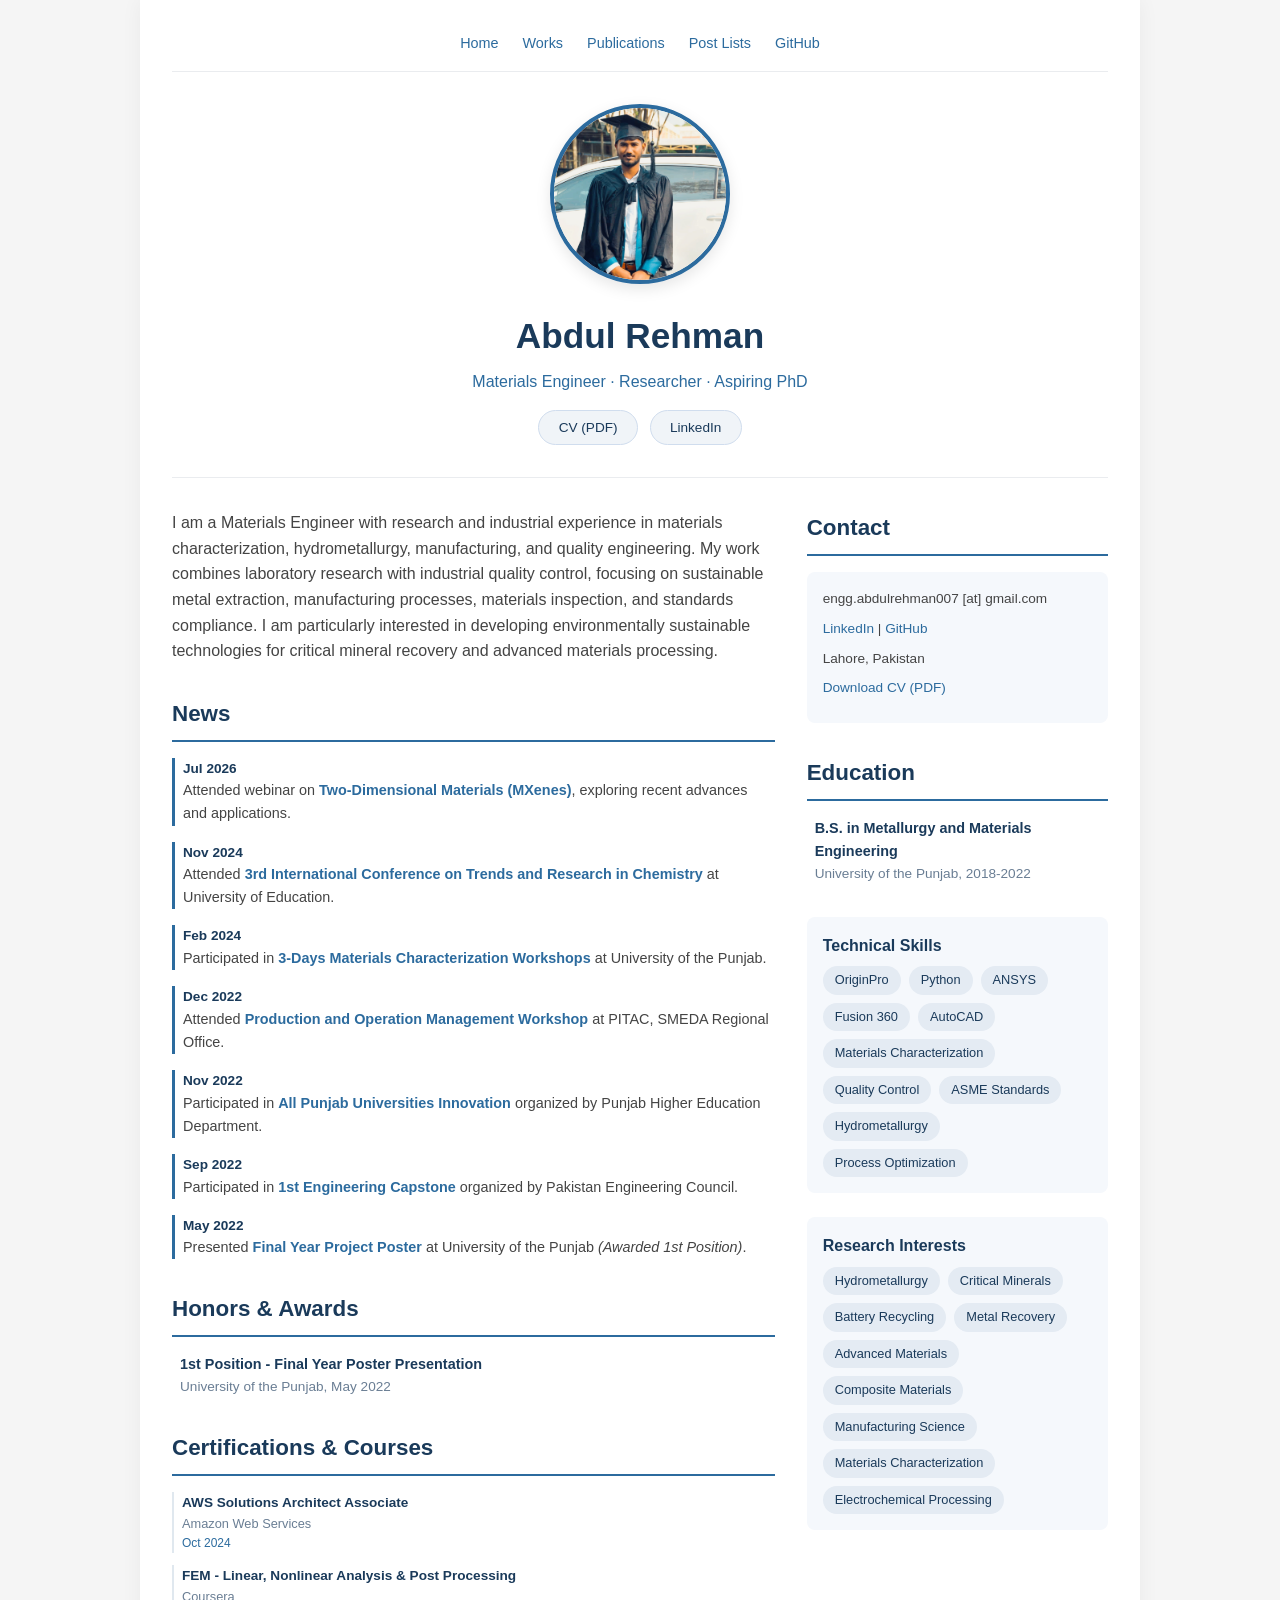
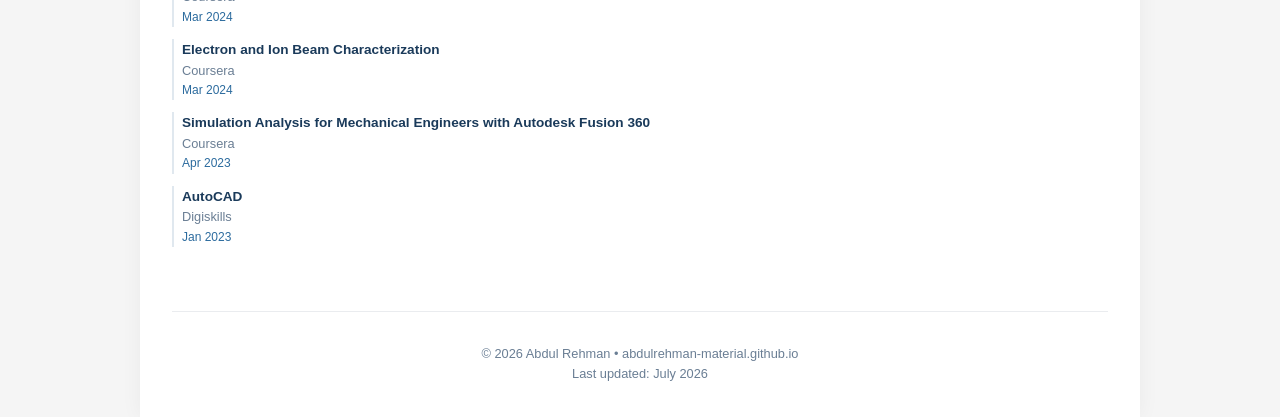
==== commit f9224ec6: "Create index.html" ====
--- a/index.html
+++ b/index.html
@@ -1,328 +1,471 @@
 <!DOCTYPE html>
 <html lang="en">
-
 <head>
-
-<meta charset="UTF-8">
-<meta name="viewport" content="width=device-width, initial-scale=1.0">
-
-<title>Abdul Rehman | Materials Engineer</title>
-
-<link rel="stylesheet" href="assets/css/style.css">
-
-<link rel="preconnect" href="https://fonts.googleapis.com">
-
-<link rel="preconnect" href="https://fonts.gstatic.com" crossorigin>
-
-<link href="https://fonts.googleapis.com/css2?family=Inter:wght@300;400;500;600;700&display=swap" rel="stylesheet">
-
+    <meta charset="UTF-8" />
+    <meta name="viewport" content="width=device-width, initial-scale=1.0" />
+    <title>Abdul Rehman · Materials Engineer · Researcher</title>
+    <style>
+        * {
+            margin: 0;
+            padding: 0;
+            box-sizing: border-box;
+        }
+
+        body {
+            font-family: -apple-system, BlinkMacSystemFont, "Segoe UI", Roboto, "Helvetica Neue", Arial, sans-serif;
+            line-height: 1.6;
+            color: #333;
+            background-color: #f5f5f5;
+        }
+
+        .container {
+            max-width: 1000px;
+            margin: 0 auto;
+            padding: 2rem;
+            background-color: white;
+            box-shadow: 0 0 20px rgba(0, 0, 0, 0.05);
+        }
+
+        /* Header Section - Centered */
+        .header {
+            text-align: center;
+            margin-bottom: 2rem;
+            padding-bottom: 2rem;
+            border-bottom: 1px solid #eaecef;
+        }
+
+        .profile-img {
+            width: 180px;
+            height: 180px;
+            border-radius: 50%;
+            object-fit: cover;
+            border: 4px solid #2c6b9e;
+            margin-bottom: 1rem;
+            box-shadow: 0 5px 15px rgba(0, 0, 0, 0.1);
+        }
+
+        .header h1 {
+            font-size: 2.2rem;
+            font-weight: 600;
+            color: #1a3a5a;
+            margin-bottom: 0.3rem;
+        }
+
+        .header .title {
+            font-size: 1rem;
+            color: #2c6b9e;
+            font-weight: 500;
+            margin-bottom: 1rem;
+        }
+
+        .badges {
+            display: flex;
+            gap: 0.75rem;
+            justify-content: center;
+            flex-wrap: wrap;
+            margin-top: 0.5rem;
+        }
+
+        .badge {
+            display: inline-block;
+            padding: 0.35rem 1.2rem;
+            background-color: #f0f4f8;
+            border-radius: 25px;
+            font-size: 0.85rem;
+            color: #1a3a5a;
+            text-decoration: none;
+            transition: all 0.2s;
+            border: 1px solid #d0ddee;
+        }
+
+        .badge:hover {
+            background-color: #dce6f2;
+            transform: translateY(-2px);
+            border-color: #2c6b9e;
+        }
+
+        /* Navigation Links */
+        .nav-links {
+            display: flex;
+            gap: 1.5rem;
+            justify-content: center;
+            margin-bottom: 2rem;
+            flex-wrap: wrap;
+            padding-bottom: 1rem;
+            border-bottom: 1px solid #eaecef;
+        }
+
+        .nav-links a {
+            color: #2c6b9e;
+            text-decoration: none;
+            font-size: 0.9rem;
+            font-weight: 500;
+        }
+
+        .nav-links a:hover {
+            text-decoration: underline;
+        }
+
+        /* Main Content */
+        .main-content {
+            display: flex;
+            gap: 2rem;
+            margin-bottom: 2rem;
+        }
+
+        .left-column {
+            flex: 2;
+        }
+
+        .right-column {
+            flex: 1;
+        }
+
+        /* Sections */
+        .section {
+            margin-bottom: 2rem;
+        }
+
+        .section h2 {
+            font-size: 1.4rem;
+            font-weight: 600;
+            color: #1a3a5a;
+            border-bottom: 2px solid #2c6b9e;
+            padding-bottom: 0.5rem;
+            margin-bottom: 1rem;
+        }
+
+        .section p {
+            margin-bottom: 1rem;
+            color: #444;
+        }
+
+        /* News Items */
+        .news-item {
+            margin-bottom: 1rem;
+            padding-left: 0.5rem;
+            border-left: 3px solid #2c6b9e;
+        }
+
+        .news-date {
+            font-weight: 600;
+            color: #1a3a5a;
+            font-size: 0.85rem;
+        }
+
+        .news-text {
+            color: #444;
+            font-size: 0.9rem;
+        }
+
+        .news-text strong {
+            color: #2c6b9e;
+        }
+
+        /* Honors Items */
+        .honor-item {
+            margin-bottom: 1rem;
+            padding-left: 0.5rem;
+        }
+
+        .honor-title {
+            font-weight: 600;
+            color: #1a3a5a;
+            font-size: 0.9rem;
+        }
+
+        .honor-detail {
+            color: #6a7e94;
+            font-size: 0.85rem;
+        }
+
+        /* Certification Items */
+        .cert-item {
+            margin-bottom: 0.75rem;
+            padding-left: 0.5rem;
+            border-left: 2px solid #e0e8ef;
+        }
+
+        .cert-name {
+            font-weight: 600;
+            color: #1a3a5a;
+            font-size: 0.85rem;
+        }
+
+        .cert-org {
+            color: #6a7e94;
+            font-size: 0.8rem;
+        }
+
+        .cert-year {
+            color: #2c6b9e;
+            font-size: 0.75rem;
+            font-weight: 500;
+        }
+
+        /* Contact */
+        .contact {
+            background-color: #f5f8fc;
+            padding: 1rem;
+            border-radius: 8px;
+            margin-top: 1rem;
+        }
+
+        .contact p {
+            margin-bottom: 0.5rem;
+            font-size: 0.85rem;
+        }
+
+        .contact a {
+            color: #2c6b9e;
+            text-decoration: none;
+        }
+
+        .contact a:hover {
+            text-decoration: underline;
+        }
+
+        /* Skills Section */
+        .skills {
+            margin-top: 1.5rem;
+            background-color: #f5f8fc;
+            padding: 1rem;
+            border-radius: 8px;
+        }
+
+        .skills h3 {
+            font-size: 1rem;
+            color: #1a3a5a;
+            margin-bottom: 0.5rem;
+        }
+
+        .skill-tags {
+            display: flex;
+            flex-wrap: wrap;
+            gap: 0.5rem;
+            margin-top: 0.5rem;
+        }
+
+        .skill-tag {
+            background-color: #e4ebf3;
+            padding: 0.25rem 0.75rem;
+            border-radius: 15px;
+            font-size: 0.8rem;
+            color: #1a3a5a;
+        }
+
+        /* Footer */
+        .footer {
+            text-align: center;
+            padding-top: 2rem;
+            margin-top: 2rem;
+            border-top: 1px solid #eaecef;
+            font-size: 0.8rem;
+            color: #6a7e94;
+        }
+
+        .footer a {
+            color: #2c6b9e;
+            text-decoration: none;
+        }
+
+        /* Responsive */
+        @media (max-width: 768px) {
+            .container {
+                padding: 1rem;
+            }
+
+            .main-content {
+                flex-direction: column;
+            }
+
+            .profile-img {
+                width: 140px;
+                height: 140px;
+            }
+
+            .header h1 {
+                font-size: 1.8rem;
+            }
+        }
+    </style>
 </head>
-
 <body>
-
-<header>
-
-<div class="container">
-
-<nav>
-
-<div class="logo">
-
-Abdul Rehman
-
-</div>
-
-<ul>
-
-<li><a href="index.html">Home</a></li>
-
-<li><a href="research.html">Research</a></li>
-
-<li><a href="experience.html">Experience</a></li>
-
-<li><a href="publications.html">Publications</a></li>
-
-<li><a href="contact.html">Contact</a></li>
-
-</ul>
-
-</nav>
-
-</div>
-
-</header>
-
-
-
-<section class="hero">
-
-<div class="container hero-grid">
-
-<div class="hero-text">
-
-<h1>Abdul Rehman</h1>
-
-<h2>Materials Engineer</h2>
-
-<p class="subtitle">
-
-Research interests in Hydrometallurgy, Critical Minerals,
-Advanced Materials, Manufacturing Science, and Sustainable Metal Recovery.
-
-</p>
-
-<div class="buttons">
-
-<a href="assets/files/AbdulRehman_CV.pdf" class="btn">Download CV</a>
-
-<a href="https://linkedin.com/in/abalpha" class="btn-outline" target="_blank">
-
-LinkedIn
-
-</a>
-
-<a href="https://github.com/AbdulRehman-Material"
-
-class="btn-outline"
-
-target="_blank">
-
-GitHub
-
-</a>
-
-</div>
-
-</div>
-
-<div class="hero-image">
-
-<img src="assets/images/profile.jpg"
-
-alt="Abdul Rehman">
-
-</div>
-
-</div>
-
-</section>
-
-
-
-<section class="about">
-
-<div class="container">
-
-<h2>About Me</h2>
-
-<p>
-
-I am a Materials Engineer with research and industrial experience in
-materials characterization, hydrometallurgy, manufacturing, and quality
-engineering. My work combines laboratory research with industrial quality
-control, focusing on sustainable metal extraction, manufacturing processes,
-materials inspection, and standards compliance. I am particularly interested
-in developing environmentally sustainable technologies for critical mineral
-recovery and advanced materials processing.
-
-</p>
-
-</div>
-
-</section>
-
-
-
-<section class="research-interest">
-
-<div class="container">
-
-<h2>Research Interests</h2>
-
-<div class="interest-grid">
-
-<div>Hydrometallurgy</div>
-
-<div>Critical Minerals</div>
-
-<div>Battery Recycling</div>
-
-<div>Metal Recovery</div>
-
-<div>Advanced Materials</div>
-
-<div>Composite Materials</div>
-
-<div>Manufacturing Science</div>
-
-<div>Materials Characterization</div>
-
-<div>Electrochemical Processing</div>
-
-</div>
-
-</div>
-
-</section>
-
-
-
-<section class="research">
-
-<div class="container">
-
-<h2>Selected Research Experience</h2>
-
-<div class="cards">
-
-
-
-<div class="card">
-
-<h3>Glass Fiber Reinforced Concrete (GFRC)</h3>
-
-<p>
-
-Undergraduate Final Year Project focused on optimizing silica-fume modified
-glass fiber reinforced concrete through mechanical characterization and
-processing-property relationships.
-
-</p>
-
-</div>
-
-
-
-<div class="card">
-
-<h3>Sustainable Zinc Recovery</h3>
-
-<p>
-
-Research on environmentally sustainable zinc extraction from industrial
-waste using hydrometallurgical techniques and Deep Eutectic Solvents.
-
-</p>
-
-</div>
-
-
-
-<div class="card">
-
-<h3>LM13 Aluminium Alloy Casting</h3>
-
-<p>
-
-Casting, machining and characterization of LM13 aluminium alloy with
-mechanical testing based on ASTM standards.
-
-</p>
-
-</div>
-
-
-
-<div class="card">
-
-<h3>Finite Element Simulation</h3>
-
-<p>
-
-Structural simulation of automotive leaf spring using ANSYS to evaluate
-stress distribution and deformation behaviour.
-
-</p>
-
-</div>
-
-
-
-<div class="card">
-
-<h3>Mineral Processing Research</h3>
-
-<p>
-
-Ore characterization, wet chemical analysis and Atomic Absorption
-Spectroscopy (AAS) at PCSIR Laboratories.
-
-</p>
-
-</div>
-
-
-
-<div class="card">
-
-<h3>Quality Engineering</h3>
-
-<p>
-
-Industrial quality control of gas distribution materials including PE
-fittings, steel pipelines and manufacturing inspection according to ASTM,
-API, ASME and ISO standards.
-
-</p>
-
-</div>
-
-</div>
-
-</div>
-
-</section>
-
-
-
-<section class="news">
-
-<div class="container">
-
-<h2>Recent News</h2>
-
-<ul>
-
-<li><strong>2026</strong> — Attended Webinar on Two-Dimensional Materials (MXenes).</li>
-
-<li><strong>2024</strong> — Joined Applied Engineering as Quality Control Engineer.</li>
-
-<li><strong>2024</strong> — Participated in Materials Characterization Workshop.</li>
-
-<li><strong>2022</strong> — Awarded First Position in Final Year Project Poster Presentation.</li>
-
-</ul>
-
-</div>
-
-</section>
-
-
-
-<footer>
-
-<div class="container">
-
-<p>
-
-© 2026 Abdul Rehman
-
-</p>
-
-<p>
-
-Materials Engineer | University of the Punjab
-
-</p>
-
-</div>
-
-</footer>
-
-
-
-<script src="assets/js/script.js"></script>
-
+    <div class="container">
+        <!-- Navigation -->
+        <div class="nav-links">
+            <a href="index.html">Home</a>
+            <a href="experience.html">Works</a>
+            <a href="publications.html">Publications</a>
+            <a href="posts.html">Post Lists</a>
+            <a href="https://github.com/AbdulRehman-Material" target="_blank">GitHub</a>
+        </div>
+
+        <!-- Header - Centered with Larger Photo -->
+        <div class="header">
+            <img class="profile-img" src="profile.jpg" alt="Abdul Rehman" />
+            <h1>Abdul Rehman</h1>
+            <div class="title">Materials Engineer · Researcher · Aspiring PhD</div>
+            <div class="badges">
+                <a href="AbdulRehman_CV.pdf" class="badge" target="_blank" id="cvLink">CV (PDF)</a>
+                <a href="#" class="badge" id="linkedinLink">LinkedIn</a>
+            </div>
+        </div>
+
+        <!-- Main Content -->
+        <div class="main-content">
+            <div class="left-column">
+                <!-- Bio Section - Updated with provided text -->
+                <div class="section">
+                    <p>I am a Materials Engineer with research and industrial experience in materials characterization, hydrometallurgy, manufacturing, and quality engineering. My work combines laboratory research with industrial quality control, focusing on sustainable metal extraction, manufacturing processes, materials inspection, and standards compliance. I am particularly interested in developing environmentally sustainable technologies for critical mineral recovery and advanced materials processing.</p>
+                </div>
+
+                <!-- News Section - Added webinar, removed all emojis -->
+                <div class="section">
+                    <h2>News</h2>
+                    <div class="news-item">
+                        <div class="news-date">Jul 2026</div>
+                        <div class="news-text">Attended webinar on <strong>Two-Dimensional Materials (MXenes)</strong>, exploring recent advances and applications.</div>
+                    </div>
+                    <div class="news-item">
+                        <div class="news-date">Nov 2024</div>
+                        <div class="news-text">Attended <strong>3rd International Conference on Trends and Research in Chemistry</strong> at University of Education.</div>
+                    </div>
+                    <div class="news-item">
+                        <div class="news-date">Feb 2024</div>
+                        <div class="news-text">Participated in <strong>3-Days Materials Characterization Workshops</strong> at University of the Punjab.</div>
+                    </div>
+                    <div class="news-item">
+                        <div class="news-date">Dec 2022</div>
+                        <div class="news-text">Attended <strong>Production and Operation Management Workshop</strong> at PITAC, SMEDA Regional Office.</div>
+                    </div>
+                    <div class="news-item">
+                        <div class="news-date">Nov 2022</div>
+                        <div class="news-text">Participated in <strong>All Punjab Universities Innovation</strong> organized by Punjab Higher Education Department.</div>
+                    </div>
+                    <div class="news-item">
+                        <div class="news-date">Sep 2022</div>
+                        <div class="news-text">Participated in <strong>1st Engineering Capstone</strong> organized by Pakistan Engineering Council.</div>
+                    </div>
+                    <div class="news-item">
+                        <div class="news-date">May 2022</div>
+                        <div class="news-text">Presented <strong>Final Year Project Poster</strong> at University of the Punjab <em>(Awarded 1st Position)</em>.</div>
+                    </div>
+                </div>
+
+                <!-- Selected Honors Section - removed emoji -->
+                <div class="section">
+                    <h2>Honors &amp; Awards</h2>
+                    <div class="honor-item">
+                        <div class="honor-title">1st Position - Final Year Poster Presentation</div>
+                        <div class="honor-detail">University of the Punjab, May 2022</div>
+                    </div>
+                </div>
+
+                <!-- Certifications Section - removed emoji -->
+                <div class="section">
+                    <h2>Certifications &amp; Courses</h2>
+                    <div class="cert-item">
+                        <div class="cert-name">AWS Solutions Architect Associate</div>
+                        <div class="cert-org">Amazon Web Services</div>
+                        <div class="cert-year">Oct 2024</div>
+                    </div>
+                    <div class="cert-item">
+                        <div class="cert-name">FEM - Linear, Nonlinear Analysis &amp; Post Processing</div>
+                        <div class="cert-org">Coursera</div>
+                        <div class="cert-year">Mar 2024</div>
+                    </div>
+                    <div class="cert-item">
+                        <div class="cert-name">Electron and Ion Beam Characterization</div>
+                        <div class="cert-org">Coursera</div>
+                        <div class="cert-year">Mar 2024</div>
+                    </div>
+                    <div class="cert-item">
+                        <div class="cert-name">Simulation Analysis for Mechanical Engineers with Autodesk Fusion 360</div>
+                        <div class="cert-org">Coursera</div>
+                        <div class="cert-year">Apr 2023</div>
+                    </div>
+                    <div class="cert-item">
+                        <div class="cert-name">AutoCAD</div>
+                        <div class="cert-org">Digiskills</div>
+                        <div class="cert-year">Jan 2023</div>
+                    </div>
+                </div>
+            </div>
+
+            <div class="right-column">
+                <!-- Contact Section - removed emoji -->
+                <div class="section">
+                    <h2>Contact</h2>
+                    <div class="contact">
+                        <p>engg.abdulrehman007 [at] gmail.com</p>
+                        <p><a href="https://linkedin.com/in/abalpha" target="_blank">LinkedIn</a> | <a href="https://github.com/AbdulRehman-Material" target="_blank">GitHub</a></p>
+                        <p>Lahore, Pakistan</p>
+                        <p><a href="AbdulRehman_CV.pdf" target="_blank" id="cvDownload">Download CV (PDF)</a></p>
+                    </div>
+                </div>
+
+                <!-- Education Section - removed emoji -->
+                <div class="section">
+                    <h2>Education</h2>
+                    <div class="honor-item">
+                        <div class="honor-title">B.S. in Metallurgy and Materials Engineering</div>
+                        <div class="honor-detail">University of the Punjab, 2018-2022</div>
+                    </div>
+                </div>
+
+                <!-- Technical Skills - removed emoji -->
+                <div class="skills">
+                    <h3>Technical Skills</h3>
+                    <div class="skill-tags">
+                        <span class="skill-tag">OriginPro</span>
+                        <span class="skill-tag">Python</span>
+                        <span class="skill-tag">ANSYS</span>
+                        <span class="skill-tag">Fusion 360</span>
+                        <span class="skill-tag">AutoCAD</span>
+                        <span class="skill-tag">Materials Characterization</span>
+                        <span class="skill-tag">Quality Control</span>
+                        <span class="skill-tag">ASME Standards</span>
+                        <span class="skill-tag">Hydrometallurgy</span>
+                        <span class="skill-tag">Process Optimization</span>
+                    </div>
+                </div>
+
+                <!-- Research Interests - fully updated with provided list, no emoji -->
+                <div class="skills">
+                    <h3>Research Interests</h3>
+                    <div class="skill-tags">
+                        <span class="skill-tag">Hydrometallurgy</span>
+                        <span class="skill-tag">Critical Minerals</span>
+                        <span class="skill-tag">Battery Recycling</span>
+                        <span class="skill-tag">Metal Recovery</span>
+                        <span class="skill-tag">Advanced Materials</span>
+                        <span class="skill-tag">Composite Materials</span>
+                        <span class="skill-tag">Manufacturing Science</span>
+                        <span class="skill-tag">Materials Characterization</span>
+                        <span class="skill-tag">Electrochemical Processing</span>
+                    </div>
+                </div>
+            </div>
+        </div>
+
+        <!-- Footer - updated to 2026 -->
+        <div class="footer">
+            <p>&copy; 2026 Abdul Rehman &bull; abdulrehman-material.github.io</p>
+            <p>Last updated: July 2026</p>
+        </div>
+    </div>
+
+    <script>
+        // CV download links
+        document.getElementById('cvLink').href = "AbdulRehman_CV.pdf";
+        document.getElementById('cvDownload').href = "AbdulRehman_CV.pdf";
+
+        // LinkedIn link
+        document.getElementById('linkedinLink')?.addEventListener('click', function(e) {
+            e.preventDefault();
+            window.open('https://linkedin.com/in/abalpha', '_blank');
+        });
+    </script>
 </body>
-
 </html>
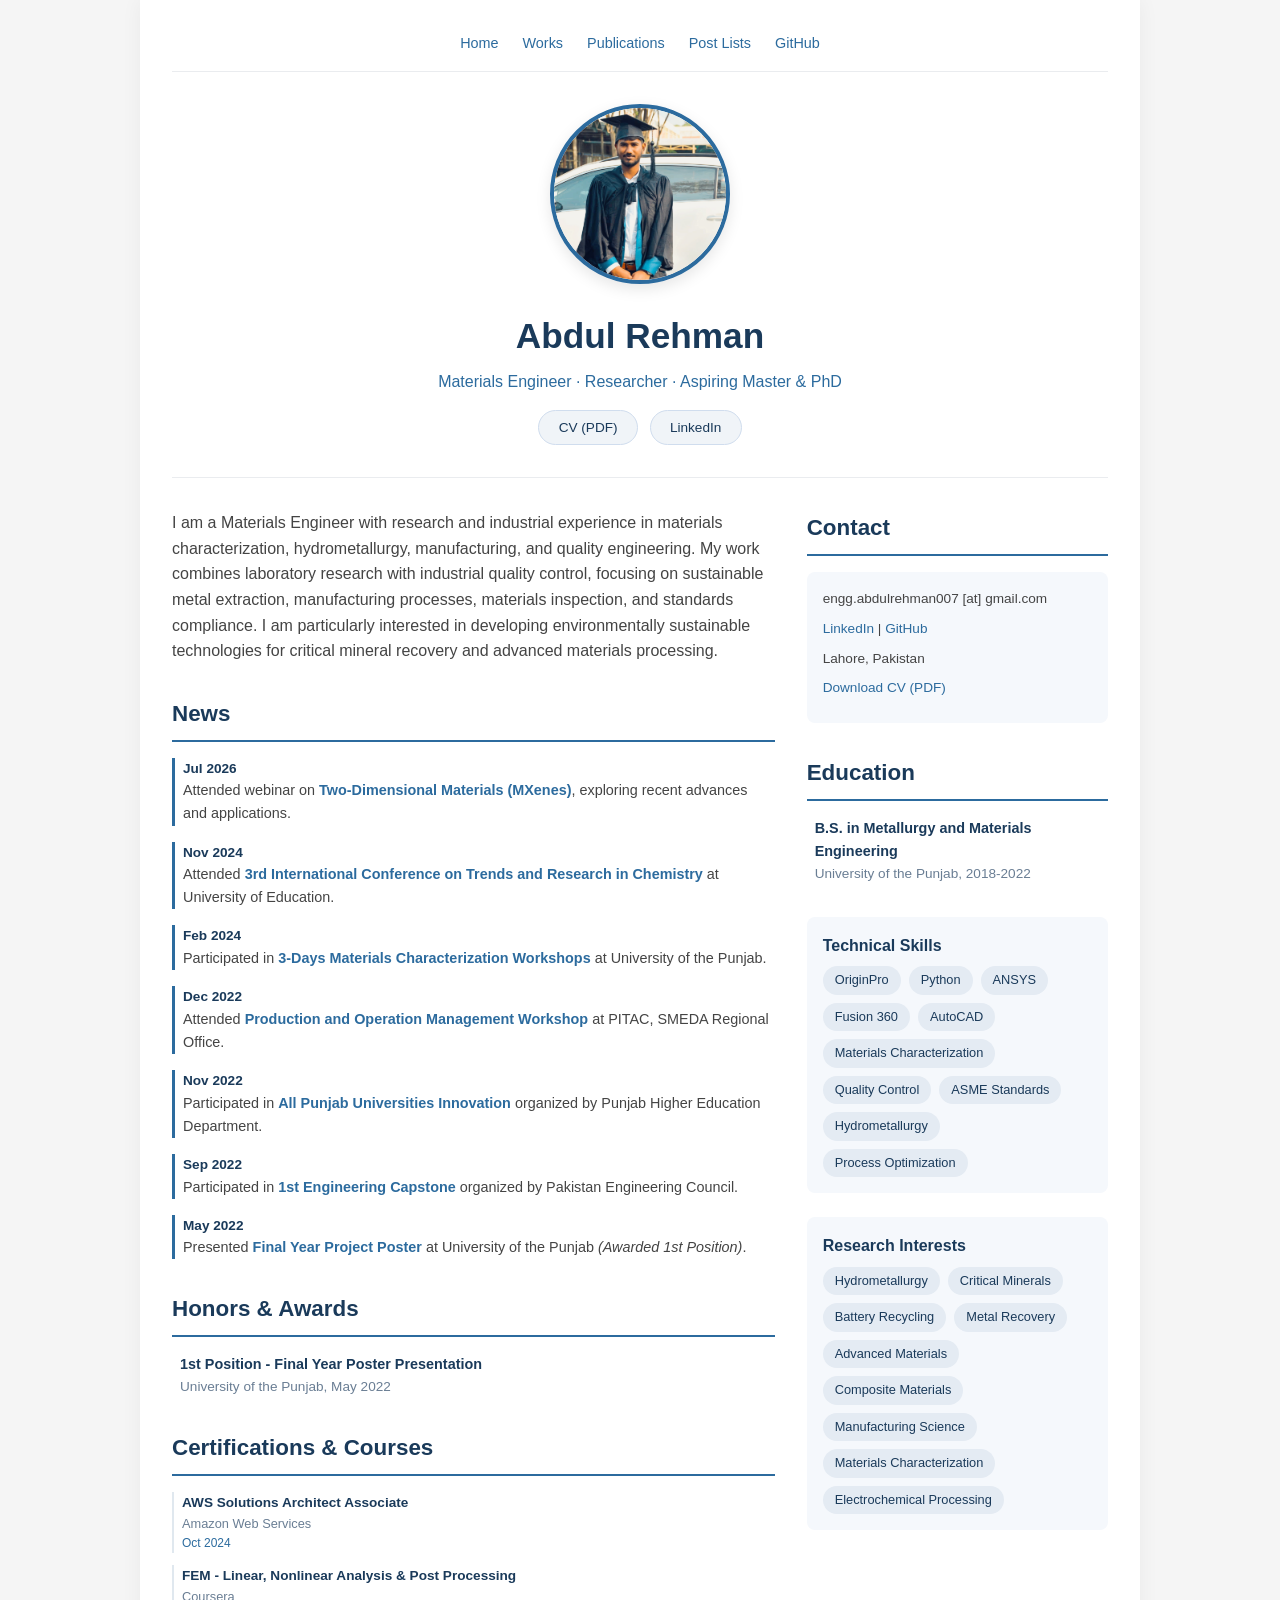
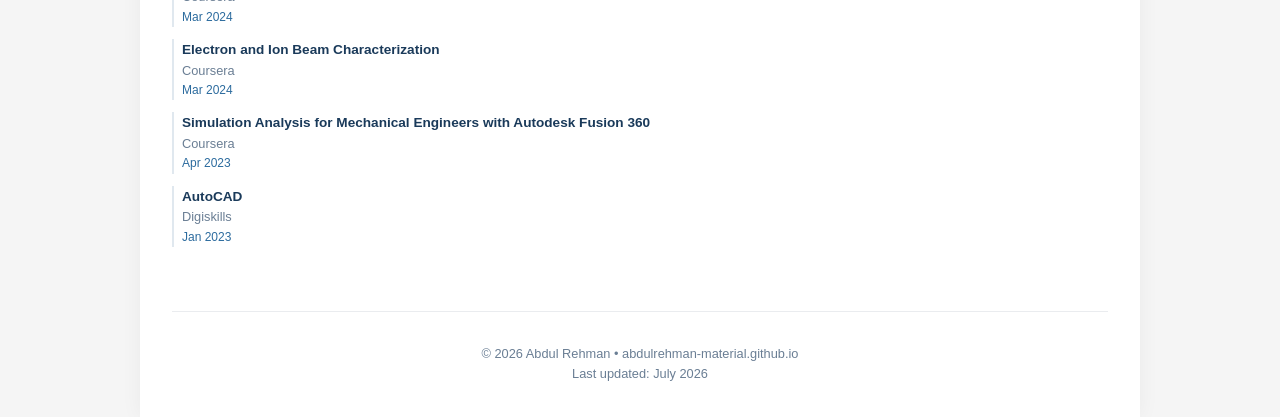
==== commit 94e04520: "Update index.html" ====
--- a/index.html
+++ b/index.html
@@ -305,7 +305,7 @@
         <div class="header">
             <img class="profile-img" src="profile.jpg" alt="Abdul Rehman" />
             <h1>Abdul Rehman</h1>
-            <div class="title">Materials Engineer · Researcher · Aspiring PhD</div>
+            <div class="title">Materials Engineer · Researcher · Aspiring Master & PhD</div>
             <div class="badges">
                 <a href="AbdulRehman_CV.pdf" class="badge" target="_blank" id="cvLink">CV (PDF)</a>
                 <a href="#" class="badge" id="linkedinLink">LinkedIn</a>
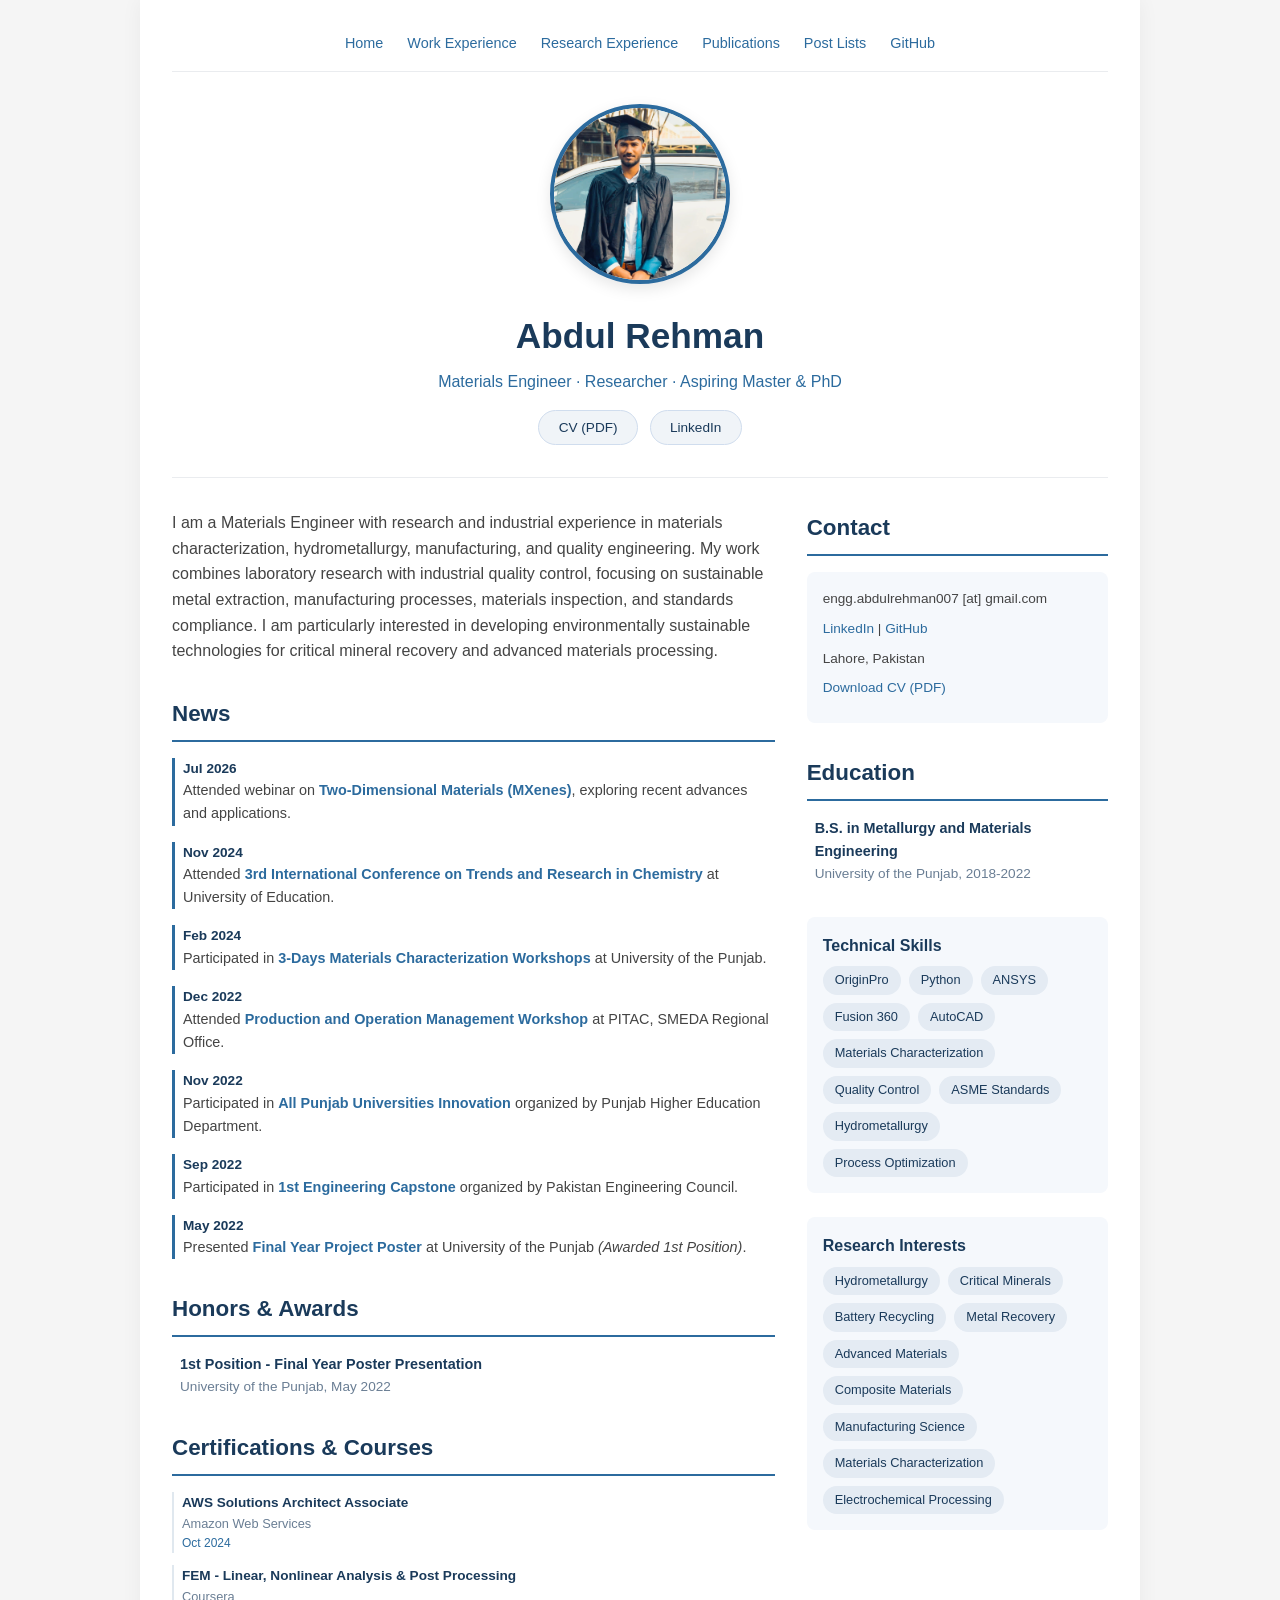
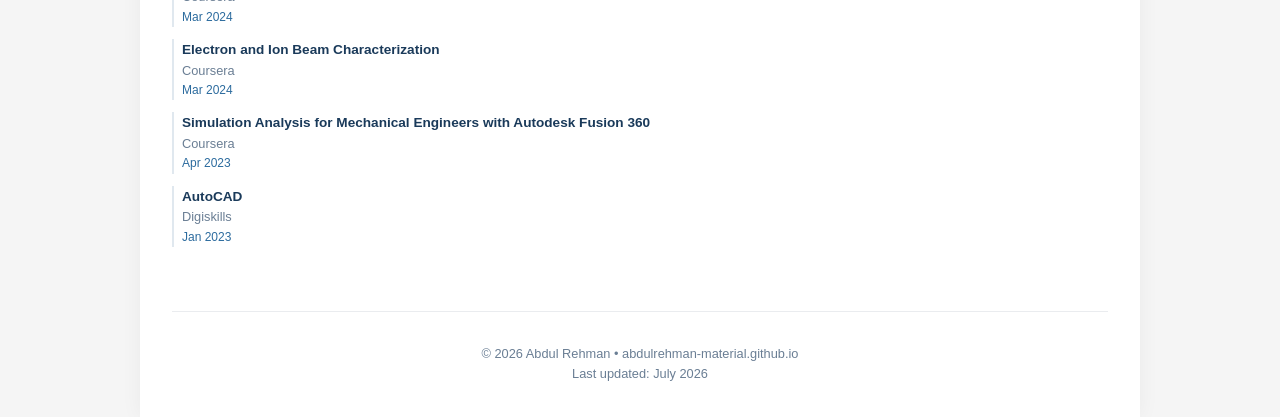
==== commit 6d6756af: "Update index.html" ====
--- a/index.html
+++ b/index.html
@@ -293,13 +293,14 @@
 <body>
     <div class="container">
         <!-- Navigation -->
-        <div class="nav-links">
-            <a href="index.html">Home</a>
-            <a href="experience.html">Works</a>
-            <a href="publications.html">Publications</a>
-            <a href="posts.html">Post Lists</a>
-            <a href="https://github.com/AbdulRehman-Material" target="_blank">GitHub</a>
-        </div>
+       <div class="nav-links">
+    <a href="index.html">Home</a>
+    <a href="experience.html">Work Experience</a>
+    <a href="research.html">Research Experience</a>
+    <a href="publications.html">Publications</a>
+    <a href="posts.html">Post Lists</a>
+    <a href="https://github.com/AbdulRehman-Material" target="_blank">GitHub</a>
+</div>
 
         <!-- Header - Centered with Larger Photo -->
         <div class="header">
